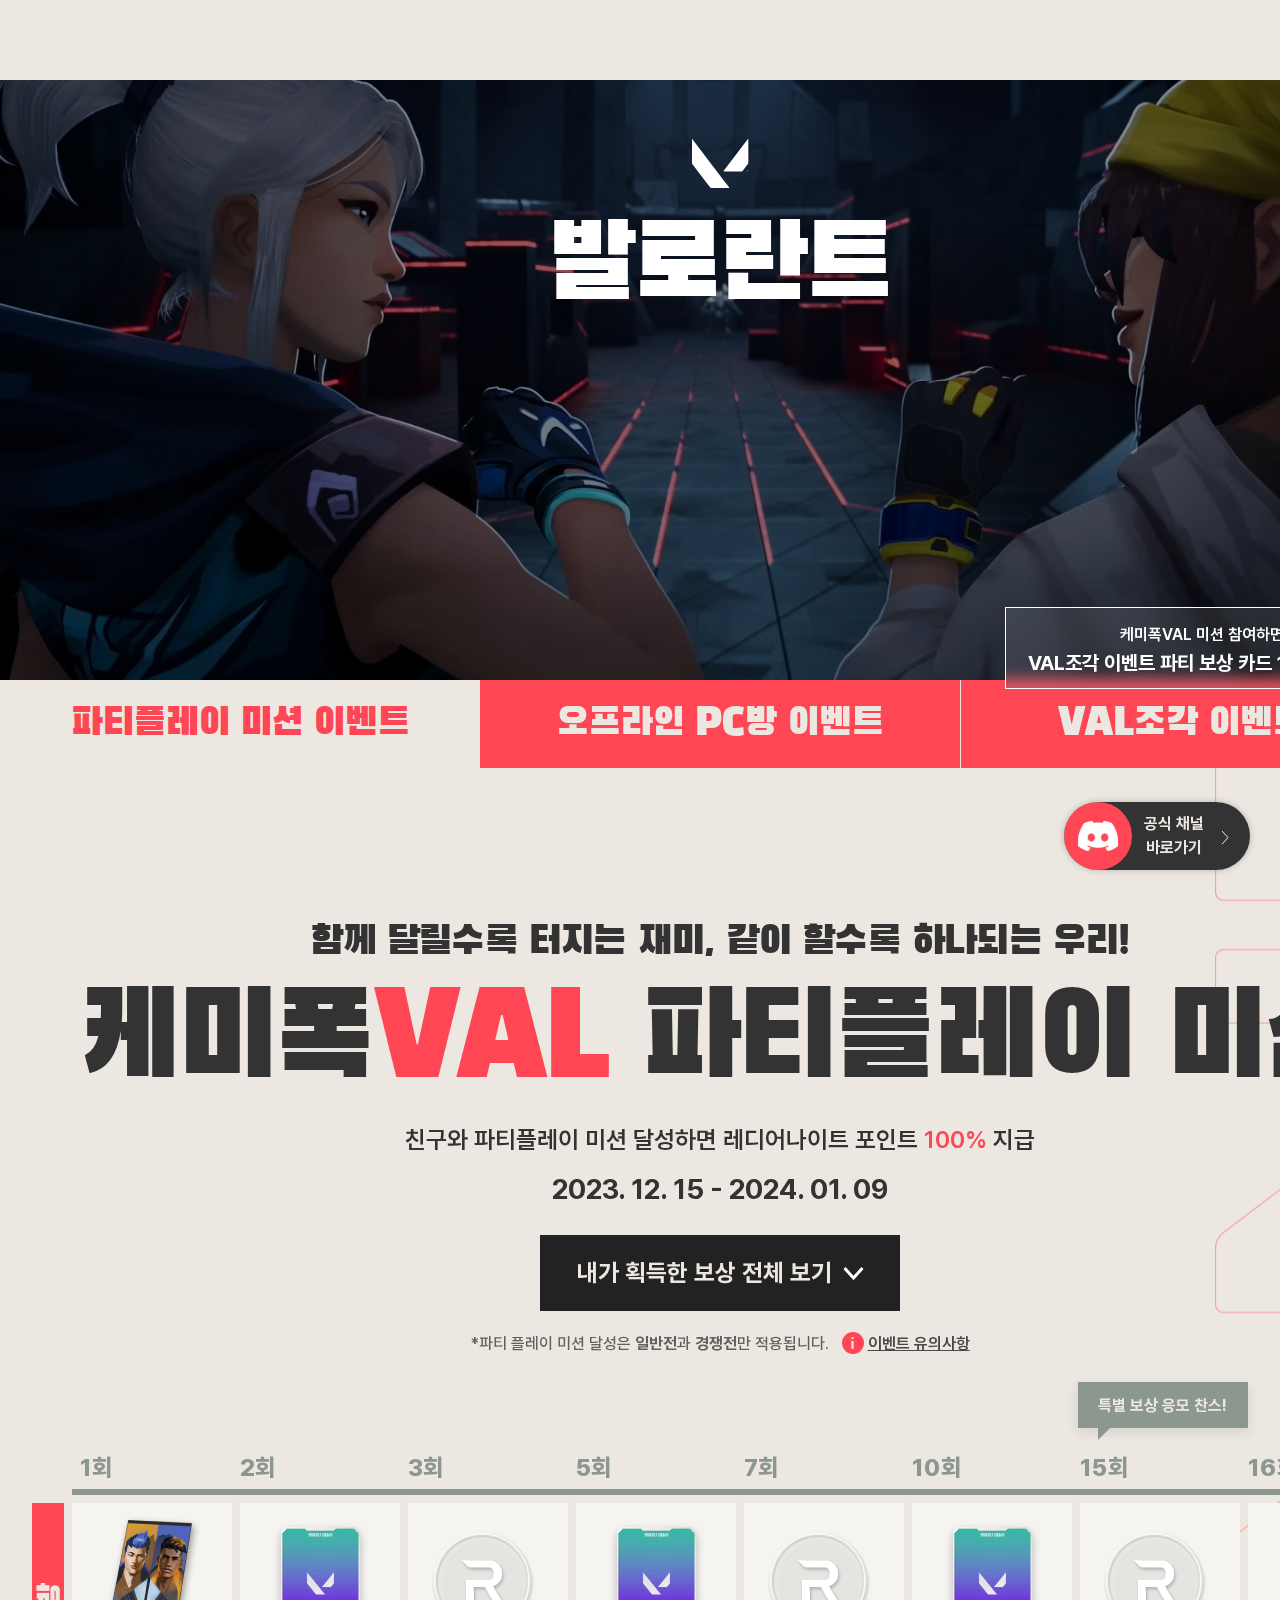
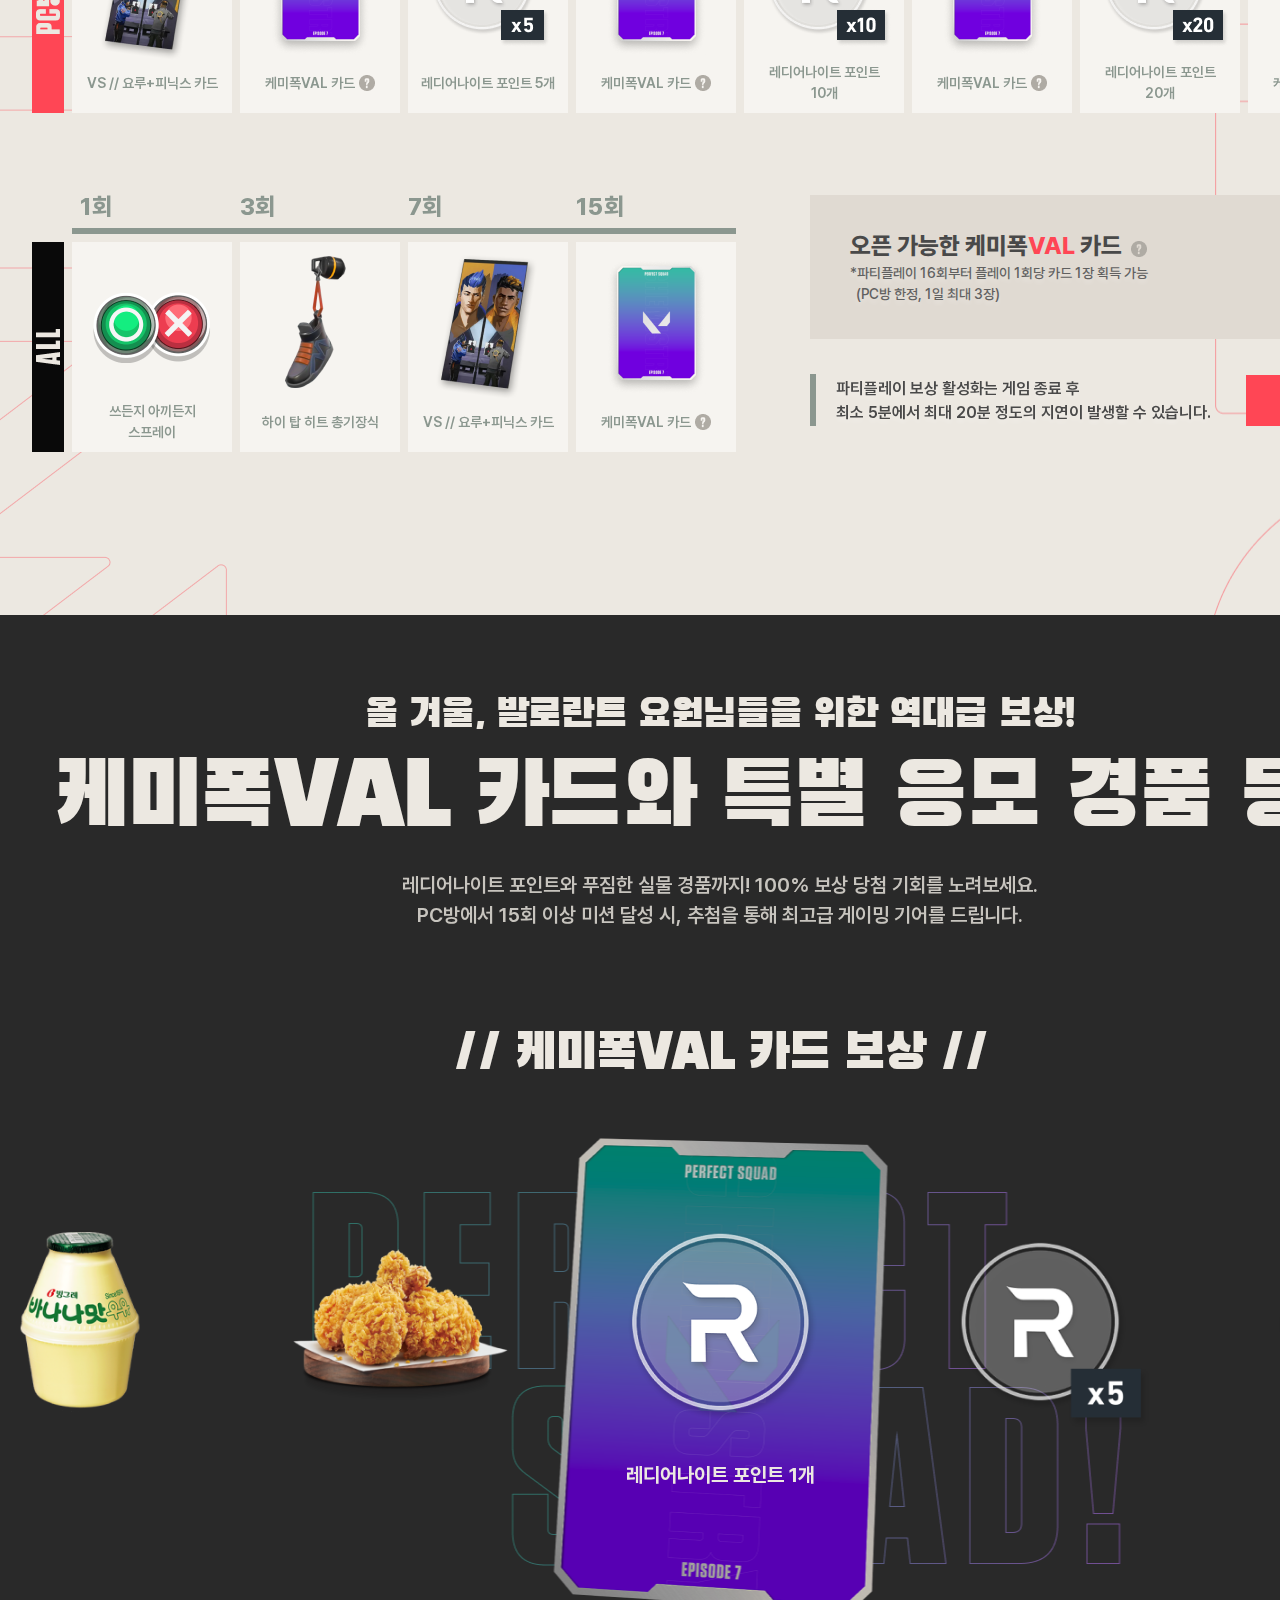
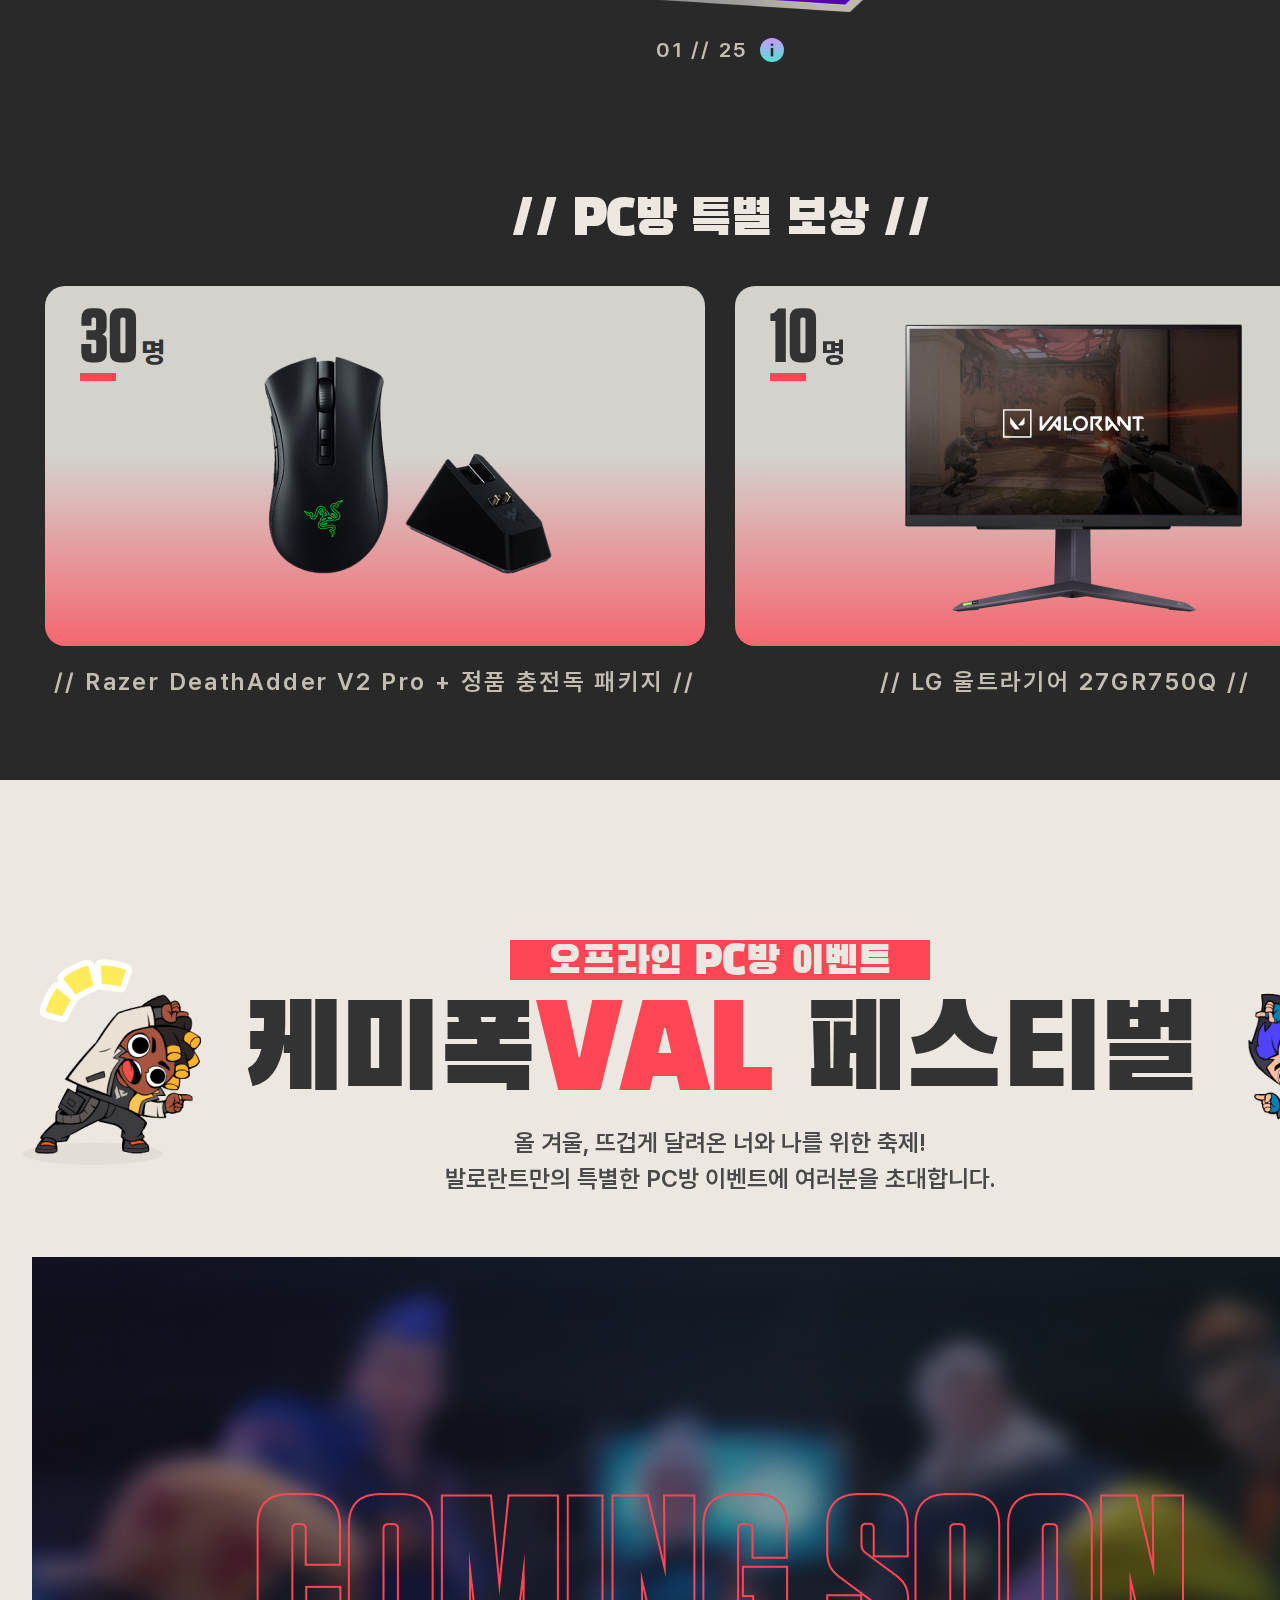
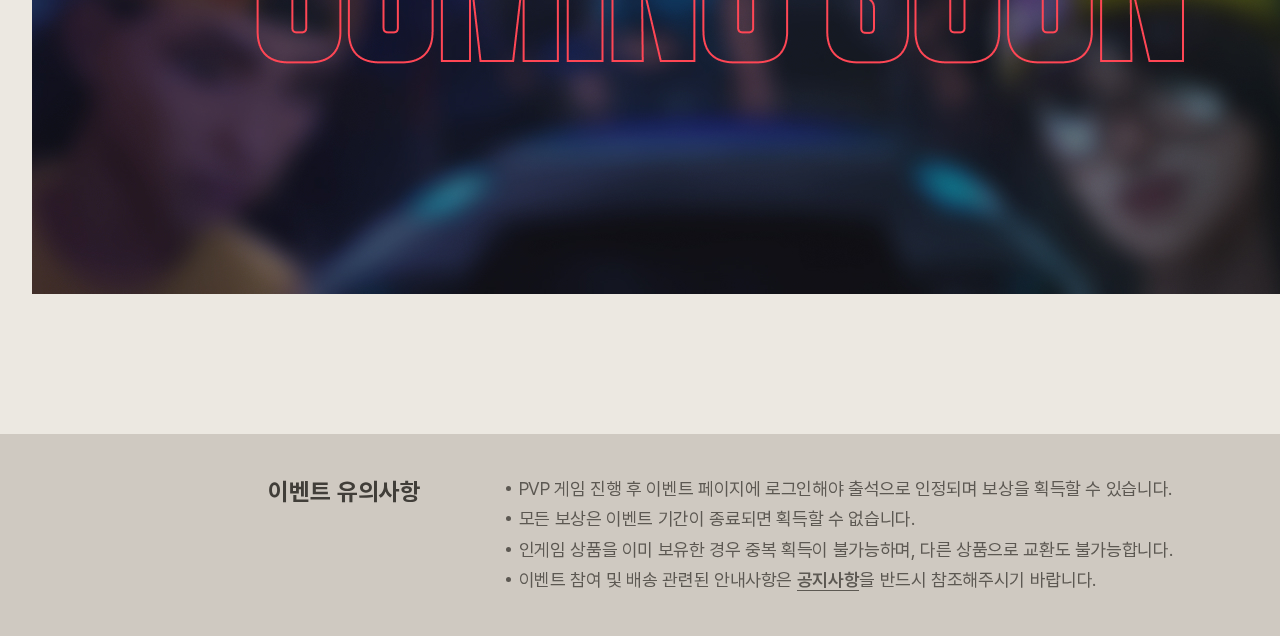
==== 02_로그인후.html @ 48dd0d0f "Initial commit" ====
<!DOCTYPE html>
<html lang="ko">
<head>
    <meta charset="UTF-8">
    <!-- <meta name="viewport" content="width=device-width, initial-scale=1.0" /> -->
    <meta name="viewport" content="width=1440, user-scalable=no">
    <title>발로란트 케미폭VAL</title>

    <link rel="stylesheet" type="text/css" href="assets/css/reset.css">
    <link rel="stylesheet" type="text/css" href="assets/css/slick-theme.css">
    <link rel="stylesheet" type="text/css" href="assets/css/slick.css">
    <link rel="stylesheet" type="text/css" href="assets/css/style.css">
    <link rel="stylesheet" type="text/css" href="assets/css/popup.css">
    
</head>
<body>

    <!-- 라이엇바 상단 -->
    <header id="riotbar-header"></header>
    <header id="top-menu"></header>

    <div class="floating">
        <a href="https://discord.gg/pq8rpMqr9s" target="_blank" title="새창열림">
            <p>
                공식 채널<br />
                바로가기
            </p>
        </a>
    </div>

    <div class="wrap">

        <div class="visual">
            <div class="visualBg"><img src="assets/images/bg_visual.jpg" alt=""></div>
            <div class="visualText">
                <div class="valorantVisual">
                    <img src="assets/images/img_logo_mark.svg" alt="">
                    <p>발로란트</p>
                    <div class="upEffectHidden">
                        <div class="upEffect">
                            <span>케미폭<em class="colorRed">VAL</em></span>
                        </div>
                    </div>
                </div>
            </div>
            <button type="button" id="btnEventSharing">이벤트 공유하기</button>
        </div><!-- visual end -->

        <div class="menuGroup">
            <div class="menuGroupInner">
                <a a href="#numberSection" class="btnGoSection on">파티플레이 미션 이벤트</a>
                <a href="#offEventSection" class="btnGoSection">오프라인 PC방 이벤트</a>
                <a href="https://events.kr.riotgames.com/valflex/main" target="_blank" title="새창열림">VAL조각 이벤트<i></i></a>
                <div class="eventBubble">
                    <a href="https://events.kr.riotgames.com/valflex/main" target="_blank" title="새창열림">
                        <span>케미폭VAL 미션 참여하면</span><br />
                        VAL조각 이벤트 파티 보상 카드 100% 획득!
                    </a>
                </div>
            </div>
        </div><!-- menuGroup end -->

        <div class="numberSection" id="numberSection">
            <div class="effectLayer effectLayer01 back" data-bottom-top="transform: translate3d(0, 300px, 0)" data-top-bottom="transform: translate3d(0, -300px, 0)"><img src="assets/images/bg_dayCheck_left.png" alt=""/></div>
            <div class="effectLayer effectLayer02 back" data-bottom-top="transform: translate3d(0, 200px, 0)" data-top-bottom="transform: translate3d(0, -200px, 0)"><img src="assets/images/bg_dayCheck_right.png" alt=""/></div>
            <div class="numberInner">
                <strong class="titleMd colorDark">함께 달릴수록 터지는 재미, 같이 할수록 하나되는 우리!</strong>
                <strong class="titleXl colorDark">
                    케미폭<span class="colorRed">VAL</span> 
                    <span class="svgEffectRelative">
                        파티플레이 미션
                        <em class="svgEffect svgEffect01 back"></em>                     
                    </span>
                </strong>
                <p class="textSm colorDark mt20">친구와 파티플레이 미션 달성하면 레디어나이트 포인트 <span class="colorRed">100%</span> 지급</p>
                <p class="textMd colorDark">2023. 12. 15 - 2024. 01. 09</p>
                <div class="inner1376">
                    <div class="btnCenter mt25">
                        <button type="button" class="btn lg bgDark" id="btnTable">
                            <span>내가 획득한 보상 전체 보기</span>
                            <i class="arr"></i>
                        </button>
                    </div>
                    <div class="tableData mb20">
                        <table>
                            <caption>내가 획득한 보상 전체표</caption>
                            <colgroup>
                                <col style="width: 260px;">
                                <col style="width: auto;">
                                <col style="width: 430px;">
                            </colgroup>
                            <tbody>
                                <tr>
                                    <th scope="col">2023. 04. 02 19:00</th>
                                    <td class="tableName">그건 가르쳐줄 수 없어 스프레이</td>
                                    <td>획득 완료</td>
                                </tr>
                                <tr>
                                    <th scope="col">2023. 04. 02 19:00</th>
                                    <td class="tableName">LG전자 울트라기어 27GP750</td>
                                    <td><button type="button" class="btn sm bgRed">배송지 입력</button></td>
                                </tr>
                                <tr>
                                    <th scope="col">2023. 04. 02 19:00</th>
                                    <td class="tableName">[메가커피]더블 바닐라라떼 세트</td>
                                    <td><button type="button" class="btn sm bgRed">배송지 입력</button></td>
                                </tr>
                                <tr>
                                    <th scope="col">2023. 04. 02 19:00</th>
                                    <td class="tableName">[CU] ABC 밀크 초콜릿 72g</td>
                                    <td><button type="button" class="btn sm bgRed">배송지 입력</button></td>
                                </tr>
                                <tr>
                                    <th scope="col">2023. 04. 02 19:00</th>
                                    <td class="tableName">레디어나이트 포인트 5개</td>
                                    <td>획득 완료</td>
                                </tr>
                                <tr>
                                    <th scope="col">2023. 04. 02 19:00</th>
                                    <td class="tableName">레디어나이트 포인트 1개</td>
                                    <td>획득 완료</td>
                                </tr>
                                <tr>
                                    <th scope="col">2023. 04. 02 19:00</th>
                                    <td class="tableName">레디어나이트 포인트 1개</td>
                                    <td>획득 완료</td>
                                </tr>
                                <tr>
                                    <th scope="col">2023. 04. 02 19:00</th>
                                    <td class="tableName">특별 보상 응모하기</td>
                                    <td><button type="button" class="btn sm bgRed">응모하기</button></td>
                                </tr>
                            </tbody>
                        </table>
                    </div><!-- tableData end -->
                </div>
                <div class="info">
                    <p>*파티 플레이 미션 달성은 <em class="feb">일반전</em>과 <em class="feb">경쟁전</em>만 적용됩니다.</p>
                    <button type="button" class="btnEventInfo"><i>i</i>이벤트 유의사항</button>
                </div>
                <div class="numCheckTable">
                    <div class="pcCheck">
                        <p class="CheckTitle"><span>PC방</span></p>
                        <div class="itemGroup">
                            <!-- [전달사항] Default .item 에 추가 클래스 없음 / 미션 달성 후 .on 추가 / 획득 완료 후 .end 추가 -->
                            <div class="item">
                                <p class="num"><span>1회</span></p>
                                <div class="itemBox">
                                    <div class="itemImg"><img src="assets/images/img_pcitem_day1.png" alt=""></div>
                                    <p class="itemName"><span>VS // 요루+피닉스 카드</span></p>
                                    <button type="button" class="btnGet"><span>보상받기</span></button>
                                </div>
                            </div>
                            <div class="item">
                                <p class="num"><span>2회</span></p>
                                <div class="itemBox">
                                    <div class="itemImg"><img src="assets/images/img_item_card.png" alt=""></div>
                                    <p class="itemName"><span>케미폭VAL 카드<a href="#slideSection" class="btnGoSection btnQuestion">자세히보기</a></span></p>
                                    <button type="button" class="btnGet"><span>카드 오픈</span></button>
                                </div>
                            </div>
                            <div class="item">
                                <p class="num"><span>3회</span></p>
                                <div class="itemBox">
                                    <div class="itemImg"><img src="assets/images/img_item_pointx5.png" alt=""></div>
                                    <p class="itemName"><span>레디어나이트 포인트
                                        5개</span></p>
                                    <button type="button" class="btnGet">보상받기</button>
                                </div>
                            </div>
                            <div class="item">
                                <p class="num"><span>5회</span></p>
                                <div class="itemBox">
                                    <div class="itemImg"><img src="assets/images/img_item_card.png" alt=""></div>
                                    <p class="itemName"><span>케미폭VAL 카드<a href="#slideSection" class="btnGoSection btnQuestion">자세히보기</a></span></p>
                                    <button type="button" class="btnGet">카드 오픈</button>
                                </div>
                            </div>
                            <div class="item">
                                <p class="num"><span>7회</span></p>
                                <div class="itemBox">
                                    <div class="itemImg"><img src="assets/images/img_item_pointx10.png" alt=""></div>
                                    <p class="itemName"><span>레디어나이트 포인트 10개</span></p>
                                    <button type="button" class="btnGet">보상받기</button>
                                </div>
                            </div>
                            <div class="item">
                                <p class="num"><span>10회</span></p>
                                <div class="itemBox">
                                    <div class="itemImg"><img src="assets/images/img_item_card.png" alt=""></div>
                                    <p class="itemName"><span>케미폭VAL 카드<a href="#slideSection" class="btnGoSection btnQuestion">자세히보기</a></span></p>
                                    <button type="button" class="btnGet">카드 오픈</button>
                                </div>
                            </div>
                            <div class="item">
                                <!-- [전달사항] 상품 획득전 추가 클래스 x / 상품 획득후 추가 클래스 .on / 응모 클릭후 추가 클래스 .end -->
                                <a href="#" class="premiumBanner">
                                    <div class="premiumBannerInner">
                                        <p class="text">특별 보상 응모 찬스!</p>
                                        <p class="btn">응모하기</p>
                                    </div>
                                </a>
                                <p class="num"><span>15회</span></p>
                                <div class="itemBox">
                                    <div class="itemImg"><img src="assets/images/img_item_pointx20.png" alt=""></div>
                                    <p class="itemName"><span>레디어나이트 포인트 20개</span></p>
                                    <button type="button" class="btnGet">보상받기</button>
                                </div>
                            </div>
                            <div class="item">
                                <p class="num"><span>16회<em>+</em></span></p>
                                <div class="itemBox">
                                    <div class="itemImg"><img src="assets/images/img_item_card.png" alt=""></div>
                                    <p class="itemName"><span>케미폭VAL 카드<a href="#slideSection" class="btnGoSection btnQuestion">자세히보기</a></span></p>
                                    <button type="button" class="btnGet">카드 오픈</button>
                                </div>
                            </div>
                        </div><!-- itemGroup end -->
                    </div><!-- pcCheck end -->
                    <div class="allCheck">
                        <p class="CheckTitle"><span>ALL</span></p>
                        <div class="itemGroup">
                            <div class="item">
                                <p class="num"><span>1회</span></p>
                                <div class="itemBox">
                                    <div class="itemImg"><img src="assets/images/img_allitem_day1.png" alt=""></div>
                                    <p class="itemName"><span>쓰든지 아끼든지 스프레이</span></p>
                                    <button type="button" class="btnGet">보상받기</button>
                                </div>
                            </div>
                            <div class="item">
                                <p class="num"><span>3회</span></p>
                                <div class="itemBox">
                                    <div class="itemImg"><img src="assets/images/img_allitem_day2.png" alt=""></div>
                                    <p class="itemName"><span>하이 탑 히트 총기장식</span></p>
                                    <button type="button" class="btnGet">보상받기</button>
                                </div>
                            </div>
                            <div class="item">
                                <p class="num"><span>7회</span></p>
                                <div class="itemBox">
                                    <div class="itemImg"><img src="assets/images/img_pcitem_day1.png" alt=""></div>
                                    <p class="itemName"><span>VS // 요루+피닉스 카드</span></p>
                                    <button type="button" class="btnGet"><span>보상받기</span></button>
                                </div>
                            </div>
                            <div class="item">
                                <p class="num"><span>15회</span></p>
                                <div class="itemBox">
                                    <div class="itemImg"><img src="assets/images/img_item_card.png" alt=""></div>
                                    <p class="itemName"><span>케미폭VAL 카드<a href="#slideSection" class="btnGoSection btnQuestion">자세히보기</a></span></p>
                                    <button type="button" class="btnGet">카드 오픈</button>
                                </div>
                            </div>
                        </div><!-- itemGroup end -->
                        <div class="openBoxGroup">
                            <div class="total">
                                <div class="text">
                                    오픈 가능한 케미폭<span class="colorRed">VAL</span> 카드 <a href="#slideSection" class="btnGoSection btnQuestion">자세히보기</a></span>
                                    <p>
                                        *파티플레이 16회부터 플레이 1회당 카드 1장 획득 가능<br />
                                        &nbsp;&nbsp;(PC방 한정, 1일 최대 3장)
                                    </p>
                                </div>
                                <strong>0<span>개</span></strong>
                            </div>
                            <div class="wait">
                                <p>
                                    파티플레이 보상 활성화는 게임 종료 후<br />
                                    최소 5분에서 최대 20분 정도의 지연이 발생할 수 있습니다.
                                </p>
                                <button type="button" class="btn" id="btnRefresh">새로고침 <i></i></button>
                            </div>
                        </div>
                    </div><!-- allCheck end -->
                </div><!-- numCheckTable end -->
            </div><!-- inner end -->
        </div><!-- numberSection end -->

        <div class="slideSection" id="slideSection">
            <div class="slideSectionInner">
                <strong class="titleMd colorIvory">올 겨울, 발로란트 요원님들을 위한 역대급 보상!</strong>
                <strong class="titleLg colorIvory">
                    <span class="svgEffectRelative">케미폭VAL 카드<em class="svgEffect svgEffect02 back"></em></span>와
                    <span class="svgEffectRelative">
                        특별 응모 경품
                        <em class="svgEffect svgEffect03 back"></em>                     
                    </span> 등장
                </strong>
                <p class="textXs colorGray mt25">
                    레디어나이트 포인트와 푸짐한 실물 경품까지! 100% 보상 당첨 기회를 노려보세요.<br />
                    PC방에서 15회 이상 미션 달성 시, 추첨을 통해 최고급 게이밍 기어를 드립니다.
                </p>
                <h5>// 케미폭VAL 카드 보상 //</h5>
                <div class="slideBoxWrap">
                    <div class="slideBox">
                        <div class="slideItem">
                            <img src="assets/images/item/img_card_item01.png" alt="레디어나이트 포인트 1개 이미지">
                            <p class="slideItemName">레디어나이트 포인트 1개</p>
                        </div>
                        <div class="slideItem">
                            <img src="assets/images/item/img_card_item02.png" alt="레디어나이트 포인트 5개 이미지">
                            <p class="slideItemName">레디어나이트 포인트 5개</p>
                        </div>
                        <div class="slideItem">
                            <img src="assets/images/item/img_card_item03.png" alt="레디어나이트 포인트 10개 이미지">
                            <p class="slideItemName">레디어나이트 포인트 10개</p>
                        </div>
                        <div class="slideItem">
                            <img src="assets/images/item/img_card_item04.png" alt="매운맛 총기장식 이미지">
                            <p class="slideItemName">매운맛 총기장식</p>
                        </div>
                        <div class="slideItem">
                            <img src="assets/images/item/img_card_item05.png" alt="썰매 씽씽 총기장식 이미지">
                            <p class="slideItemName">썰매 씽씽 총기장식</p>
                        </div>
                        <div class="slideItem">
                            <img src="assets/images/item/img_card_item06.png" alt="멋진 미소 총기장식 이미지">
                            <p class="slideItemName">멋진 미소 총기장식</p>
                        </div>
                        <div class="slideItem">
                            <img src="assets/images/item/img_card_item07.png" alt="행운의 춤 총기장식 이미지">
                            <p class="slideItemName">행운의 춤 총기장식</p>
                        </div>
                        <div class="slideItem">
                            <img src="assets/images/item/img_card_item08.png" alt="힘의 탑 총기장식 이미지">
                            <p class="slideItemName">힘의 탑 총기장식</p>
                        </div>
                        <div class="slideItem">
                            <img src="assets/images/item/img_card_item09.png" alt="빈털털이 스프레이 이미지">
                            <p class="slideItemName">빈털털이 스프레이</p>
                        </div>
                        <div class="slideItem">
                            <img src="assets/images/item/img_card_item10.png" alt="타오르는 핏줄 스프레이 이미지">
                            <p class="slideItemName">타오르는 핏줄 스프레이</p>
                        </div>
                        <div class="slideItem">
                            <img src="assets/images/item/img_card_item11.png" alt="그건 가르쳐줄 수 없어 스프레이 이미지">
                            <p class="slideItemName">그건 가르쳐줄 수 없어 스프레이</p>
                        </div>
                        <div class="slideItem">
                            <img src="assets/images/item/img_card_item12.png" alt="하나 잡았어 플레이어카드 이미지">
                            <p class="slideItemName">하나 잡았어 플레이어카드</p>
                        </div>
                        <div class="slideItem">
                            <img src="assets/images/item/img_card_item13.png" alt="길잡이 플레이어카드 이미지">
                            <p class="slideItemName">길잡이 플레이어카드</p>
                        </div>
                        <div class="slideItem">
                            <img src="assets/images/item/img_card_item14.png" alt="컬쳐랜드 1,000원 이미지">
                            <p class="slideItemName">컬쳐랜드 1,000원</p>
                        </div>
                        <div class="slideItem">
                            <img src="assets/images/item/img_card_item15.png" alt="컬쳐랜드 2,000원 이미지">
                            <p class="slideItemName">컬쳐랜드 2,000원</p>
                        </div>
                        <div class="slideItem">
                            <img src="assets/images/item/img_card_item16.png" alt="컬쳐랜드 3,000원 이미지">
                            <p class="slideItemName">컬쳐랜드 3,000원</p>
                        </div>
                        <div class="slideItem">
                            <img src="assets/images/item/img_card_item17.png" alt="컬쳐랜드 5,000원 이미지">
                            <p class="slideItemName">컬쳐랜드 5,000원</p>
                        </div>
                        <div class="slideItem">
                            <img src="assets/images/item/img_card_item18.png" alt="컬쳐랜드 10,000원 이미지">
                            <p class="slideItemName">컬쳐랜드 10,000원</p>
                        </div>
                        <div class="slideItem">
                            <img src="assets/images/item/img_card_item19.png" alt="컬쳐랜드 20,000원 이미지">
                            <p class="slideItemName">컬쳐랜드 20,000원</p>
                        </div>
                        <div class="slideItem">
                            <img src="assets/images/item/img_card_item20.png" alt="배스킨라빈스 너랑나랑 둘이세트 이미지">
                            <p class="slideItemName">배스킨라빈스 너랑나랑 둘이세트</p>
                        </div>
                        <div class="slideItem">
                            <img src="assets/images/item/img_card_item21.png" alt="메가커피 더블 바닐라라떼 세트 이미지">
                            <p class="slideItemName">메가커피 더블 바닐라라떼 세트</p>
                        </div>
                        <div class="slideItem">
                            <img src="assets/images/item/img_card_item22.png" alt="스타벅스 따뜻한 카페라떼 커플세트 이미지">
                            <p class="slideItemName">스타벅스 따뜻한 카페라떼 커플세트</p>
                        </div>
                        <div class="slideItem">
                            <img src="assets/images/item/img_card_item23.png" alt="CU ABC 밀크 초콜릿 72g 이미지">
                            <p class="slideItemName">CU ABC 밀크 초콜릿 72g</p>
                        </div>
                        <div class="slideItem">
                            <img src="assets/images/item/img_card_item24.png" alt="GS25 빙그레 바나나우유240ml 이미지">
                            <p class="slideItemName">GS25 빙그레 바나나우유240ml</p>
                        </div>
                        <div class="slideItem">
                            <img src="assets/images/item/img_card_item25.png" alt="KFC 핫크리스피치킨 3조각 이미지">
                            <p class="slideItemName">KFC 핫크리스피치킨 3조각</p>
                        </div>
                    </div><!-- slideBox end -->
                </div><!-- slideBoxWrap end -->
                <div class="slideBoxControl pb30">
                    <div class="slideBoxCount"></div>
                    <button type="button" class="btnI"><img src="assets/images/img_i_black.png" alt="i"></button>
                </div>
                <h5>// PC방 특별 보상 //</h5>
                <div class="specialItem">
                    <ul>
                        <li>
                            <div class="img">
                                <img src="assets/images/item/img_special_item01.png" alt="">
                                <p>30<span>명</span></p>
                            </div>
                            <div class="name">// Razer DeathAdder V2 Pro + 정품 충전독 패키지 //</div>
                        </li>
                        <li>
                            <div class="img">
                                <img src="assets/images/item/img_special_item02.png" alt="">
                                <p>10<span>명</span></p>
                            </div>
                            <div class="name">// LG 울트라기어 27GR750Q //</div>
                        </li>
                    </ul>
                </div><!-- specialItem end -->
            </div><!-- slideSectionInner end -->
        </div><!-- slideSection end -->

        <div class="offEventSection" id="offEventSection">
            <div class="offEventInner">
                <div class="offEventTitle">
                    <p class="titleBox">오프라인 PC방 이벤트</p>
                    <p class="titleXl colorDark mt15">케미폭<span class="colorRed">VAL</span> 페스티벌</p>
                    <p class="textSm colorDarkGray">
                        올 겨울, 뜨겁게 달려온 너와 나를 위한 축제!<br />
                        발로란트만의 특별한 PC방 이벤트에 여러분을 초대합니다.
                    </p>
                </div><!-- offEventTitle end0 -->
                <div class="offEventBg">
                    <a href="#" target="_blank" title="새창열림" class="bg"><img src="assets/images/img_offEvent.jpg" alt=""></a>
                </div><!-- offEventBg end -->
            </div><!-- offEventInner end -->
        </div><!-- offEventSection end -->

        <div class="eventInfo">
            <div class="eventInfoInner">
                <strong>이벤트 유의사항</strong>
                <ul>
                    <li>PVP 게임 진행 후 이벤트 페이지에 로그인해야 출석으로 인정되며 보상을 획득할 수 있습니다. </li>
                    <li>모든 보상은 이벤트 기간이 종료되면 획득할 수 없습니다.</li>
                    <li>인게임 상품을 이미 보유한 경우 중복 획득이 불가능하며, 다른 상품으로 교환도 불가능합니다.</li>
                    <li>이벤트 참여 및 배송 관련된 안내사항은 <span>공지사항</span>을 반드시 참조해주시기 바랍니다.</li>
                </ul>
            </div>
        </div><!-- eventInfo end -->
    </div><!-- wrap end -->

    <!-- 라이엇바 하단 -->
    <footer id="riotbar-footer"></footer>

    <script defer="defer" src="https://cdn.rgpub.io/public/live/riotbar/latest/kr-valorant-evergreen.ko_KR.js"></script><!-- 라이엇바 상하단 js -->
    <script src="assets/js/lib/jquery-1.12.4.min.js"></script>
    <script src="assets/js/lib/gsap.min.js"></script>
    <script src="assets/js/lib/ScrollToPlugin.min.js"></script>
    <script src="assets/js/lib/ScrollTrigger.min.js"></script>
    <script src="assets/js/lib/skrollr.min.js"></script>
    <script src="assets/js/slick.js"></script>
    <script src="assets/js/ui.js"></script>
    <script src="assets/js/popup.js"></script>
    
</body>
</html>
---- assets/css/style.css ----
body{margin-top: 80px !important;overflow: auto !important;height: 100% !important;}
.wrap{min-width: 1440px;}

.floating {display: none;position: fixed;right: 30px;bottom: 30px;width: 186px;height: 68px;background-color: #333;background-image: url(../images/bg_floating.svg);background-position: left center;background-repeat: no-repeat;border-radius: 100px;box-shadow: 0px 0px 6px 0px rgba(0, 0, 0, 0.24);z-index: 99;}
.floating a {position: relative;display: flex;width: 100%;height: 100%;align-items: center;justify-content: flex-start;}
.floating a:after {content: "";position: absolute;right: 21px;top: 28px;width: 8px;height: 15px;background-image: url(../images/arr_icon_floating.svg);background-repeat: no-repeat;}
.floating a p {padding-left: 80px;font-size: 16px;color: #ECE8E1;font-weight: 700;line-height: 150%;text-align: center;}

/* visual */
.visual {position: relative;min-width: 1440px;overflow: hidden;}
.visualBg {text-align: center;-webkit-animation: zoom 2s ease-in-out both;-moz-animation: zoom 2s ease-in-out both;-ms-animation: zoom 2s ease-in-out both;-o-animation: zoom 2s ease-in-out both;animation: zoom 2s ease-in-out both;}
.visualBg:before {content: "";position: absolute;left: 0;top: 0;display: block;width: 100%;height: 100%;background: rgba(0, 0, 0, 0.4);}
.visualBg img{width: 100%;}
.visualText {position: absolute;left: 50%;top: 50%;transform: translate(-50%, -50%);margin-top: -70px;}
.valorantVisual{position: relative;text-align: center;}
.valorantVisual p{margin-top: 28px;font-size: 105px;color: #FFF;font-weight: 400;line-height: 100%;letter-spacing: -2.1px;font-family: "Black Han Sans";}
.valorantVisual span{font-size: 160px;color: #FFF;font-weight: 400;line-height: 1;letter-spacing: -3.2px;font-family: "Black Han Sans";}
.valorantVisual span em{font-family: "Black Han Sans";}
#btnEventSharing {position: absolute;right: -8px;top: 157px;font-size: 18px;color: #fff;font-weight: 600;line-height: 100%;letter-spacing: 1.8px;border-bottom: 1px solid #fff;box-sizing: border-box;transform: rotate(90deg);}

.menuGroup {position: relative;width: 100%;min-width: 1440px;height: 88px;background-color: #FF4655;}
.menuGroupInner {position: relative;width: 1440px;height: 100%;margin: 0 auto;display: flex;flex-direction: row;align-items: center;}
.menuGroupInner > a{position: relative;display: flex;flex: 1;height: 100%;box-sizing: border-box;font-size: 38px;color: #ECE8E1;font-weight: 400;font-family: "Black Han Sans", "Apple SD Gothic Neo";align-items: center;justify-content: center;z-index: 1;}
.menuGroupInner > a + a:before{content: "";position: absolute;top: 0;right: -1px;display: block;width: 1px;height: 100%;background-color: #ECE8E1;z-index: 0;}
.menuGroupInner > a.on {background-color: #ECE8E1;color: #FF4655;z-index: 2;}
.menuGroupInner > a.on:before{display: none;}
.menuGroupInner > a[target="_blank"] i {display: inline-block;width: 36px;height: 36px;margin-left: 2px;background-image: url("../images/icon_blank.svg");background-repeat: no-repeat;}
.eventBubble{position: absolute;right: 41px;top: -73px;box-sizing: border-box;-webkit-animation: bubbleBounce 2s infinite;-moz-animation: bubbleBounce 2s infinite;-ms-animation: bubbleBounce 2s infinite;-o-animation: bubbleBounce 2s infinite;animation: bubbleBounce 2s infinite;}
.eventBubble a{display: block;padding: 10px 22px;font-size: 20px;color: #FFF;font-weight: 700;text-align: center;border: 1px solid #FFF;background: rgba(255, 255, 255, 0.10);backdrop-filter: blur(7.5px);-webkit-backdrop-filter: blur(7.5px);box-sizing: border-box;}
.eventBubble a span{font-size: 16px;color: #FFF;font-weight: 600;line-height: 150%;}

/* text */
.titleSm{display: block;font-size: 44px;font-weight: 400;line-height: 100%;font-family:"Black Han Sans", "Apple SD Gothic Neo";text-align: center;}
.titleMd{display: block;font-size: 40px;font-weight: 400;line-height: 100%;font-family:"Black Han Sans", "Apple SD Gothic Neo";text-align: center;letter-spacing: -0.8px;}
.titleLg{display: block;margin-top: 20px;font-size: 90px;line-height: 100%;font-weight: 400;font-family:"Black Han Sans", "Apple SD Gothic Neo";text-align: center;letter-spacing: -1.8px;}
.titleXl{display: block;margin-top: 20px;font-size: 120px;line-height: 1;font-weight: 400;font-family:"Black Han Sans", "Apple SD Gothic Neo";text-align: center;letter-spacing: -2.4px;}
.titleSm span{font-family:"Black Han Sans", "Apple SD Gothic Neo";}
.titleMd span{font-family:"Black Han Sans", "Apple SD Gothic Neo";}
.titleLg span{font-family:"Black Han Sans", "Apple SD Gothic Neo";}
.titleXl span{font-family:"Black Han Sans", "Apple SD Gothic Neo";}
.textMd{margin-top: 10px;font-size: 28px;font-weight: 700;line-height: 150%;text-align: center;}
.textSm{margin-top: 10px;font-size: 24px;font-weight: 600;line-height: 150%;text-align: center;}
.textXs{margin-top: 10px;font-size: 20px;font-weight: 600;line-height: 150%;text-align: center;}
.titleBox{display: flex;justify-content: center;align-items: center;width: 420px;height: 40px;margin: 0 auto;padding: 4px 10px 0;background: #FF4655;box-sizing: border-box;font-size: 40px;color: #ECE8E1;font-weight: 400;line-height: 100%;word-break: keep-all;font-family: "Black Han Sans";}
.colorDark{color: #333 !important;}
.colorRed{color:#FF4655 !important;}
.colorWhite{color:#fff !important;}
.colorIvory{color:#ECE8E1 !important;}
.colorGray{color:#C7C4BE !important;}
.colorDarkGray{color:#494949 !important;}

/* btn */
.btnCenter{text-align: center;}
.btn{position: relative;display: inline-block;box-sizing: border-box;text-align: center;cursor: pointer;overflow: hidden;}
.btn span{position: relative;}
.btn.full{width: 100%;}
.btn.lg{padding: 20px 40px;height: 76px;font-size: 24px;line-height: 150%;font-weight: 700;text-align: center;}
.btn.md{padding: 10px 20px;height: 72px;font-size: 20px;font-weight: 700;text-align: center;}
.btn.sm {min-width: 128px;padding: 0 15px;height: 36px;font-size: 16px;font-weight: 700;text-align: center;}
.btn.bgRed{background-color: #FF4655;color: #ECE8E1;}
.bgRedHover{display: block;position: absolute !important;top: 0;width: 120%;height: 100%;left: -5%;background: #000;-webkit-transform: translateX(-100%) skew(-10deg);transform: translateX(-100%) skew(-10deg);-webkit-transition: -webkit-transform .5s ease-out;transition: -webkit-transform .5s ease-out;transition: transform .5s ease-out;transition: transform .5s ease-out,-webkit-transform .5s ease-out;}
.bgRed:hover .bgRedHover{-webkit-transform: translateX(0) skew(10deg);transform: translateX(0) skew(10deg)}
.btn.bgDark{background-color: #222;color: #ECE8E1;}
.btnLine{display: inline-block;border: 1px solid #8B978F;box-sizing: border-box;}
.btnLine .btn{margin: 6px;}
#btnEvent{width: 371px;height: 74px;}
#btnTable{width: 360px;padding: 20px 30px;-webkit-transition: width 0.5s, -webkit-transform 0.5s;transition: width 0.5s, transform 0.5s, -webkit-transform 0.5s;}
#btnTable i.arr{display: inline-block;width: 21px;height: 15px;margin-left: 5px;background-image: url(../images/arr_icon.png);background-repeat: no-repeat;transition: .5s;-webkit-transition: .5s;}
#btnTable.active{width: 100%;-webkit-transition: width 0.5s, -webkit-transform 0.5s;transition: width 0.5s, transform 0.5s, -webkit-transform 0.5s;}
#btnTable.active i.arr{transform: rotate(180deg);}
.btnEventInfo {font-size: 16px;color: #494949;font-weight: 600;line-height: 150%;text-decoration-line: underline;}
.btnEventInfo i{display: inline-block;width: 22px;height: 22px;margin-right: 4px;background-color: #FF4655;background-image: url(../images/img_i_white.svg); background-position: center;background-repeat: no-repeat;border-radius: 100%;box-sizing: border-box;vertical-align: -5px;overflow: hidden;text-indent: -9999px;white-space: nowrap;}

/* table */
.tableData{display: none;width: 100%;max-height: 465px;overflow-y: auto;background: #E0DAD2;scrollbar-color: #5E5E5E transparent;scrollbar-width: thin;}
.tableData::-webkit-scrollbar {width: 4px;}/* 스크롤 바 */
.tableData::-webkit-scrollbar-track {background-color: transparent;}/* 스크롤 바 밑의 배경 */
.tableData::-webkit-scrollbar-thumb {background: #5E5E5E;border-radius: 60px;}/* 실질적 스크롤 바 */
.tableData::-webkit-scrollbar-thumb:hover {background: #333;}/* 실질적 스크롤 바 위에 마우스를 올려다 둘 때 */
.tableData::-webkit-scrollbar-thumb:active {background: #333;}/* 실질적 스크롤 바를 클릭할 때 */
.tableData table{width: 100%;border-spacing: 0;border-collapse: collapse;box-sizing: border-box;}
.tableData tbody tr{height: 56px;border-bottom: 1px solid rgba(139, 151, 143, 0.3);box-sizing: border-box;}
.tableData tbody tr:last-child{border-bottom: 0;}
.tableData tbody th, .tableData tbody td{padding: 0 50px;font-size: 16px;font-weight: 700;text-align: center;}
.tableData tbody th{color: rgba(34, 34, 34, 0.8);line-height: 170%;font-weight: 500;}
.tableData tbody td{color: #222222;}
.tableData tbody td.tableName{font-weight: 700;text-align: left;}
.tableData tbody td.tableName span{margin-left: 13px;font-size: 14px;color: #5C5852;font-weight: 600;}

/* effectLayer */
.effectLayer{position: absolute;}
.effectLayer01{top: 437px;left: 0;}
.effectLayer02{top: -331px;right: 0;}
.effectLayer.front{z-index: 1;}
.effectLayer.back{z-index: -1;}

/* svgEffect */
.svgEffectRelative{position: relative;z-index: 1;}
.svgEffect{position: absolute;}
.svgEffect.front{z-index: 1;}
.svgEffect.back{z-index: -1;}
.svgEffect01 {top: 77px;left: 0;width: 723px;height: 36px;background-color: #FF4655;transform: scaleX(0);transform-origin: left center;transition: transform 1.2s ease-in-out;}
.svgEffect01.active{transform: scaleX(1);}
.svgEffect02 {top: 60px;left: -3px;width: 574px;height: 24px;background: linear-gradient(91deg, #6B11DA -2.43%, #35B5A6 99.54%);transform: scaleX(0);transform-origin: left center;transition: transform 1.2s ease-in-out;}
.svgEffect02.active{transform: scaleX(1);}
.svgEffect03 {top: 59px;left: 0;width: 494px;height: 24px;background-color: #FF4655;transform: scaleX(0);transform-origin: left center;transition: transform 1.2s ease-in-out;}
.svgEffect03.active{transform: scaleX(1);}

/* upEffect */
.upEffectHidden{overflow: hidden;}
.upEffect{-webkit-transform: translateY(115%);transform: translateY(115%);-webkit-transition: -webkit-transform .65s cubic-bezier(.25,.46,.45,.94);transition: -webkit-transform .65s cubic-bezier(.25,.46,.45,.94);transition: transform .65s cubic-bezier(.25,.46,.45,.94);transition: transform .65s cubic-bezier(.25,.46,.45,.94),-webkit-transform .65s cubic-bezier(.25,.46,.45,.94);}
.upEffect.active{-webkit-transform: translateY(0);transform: translateY(0);}

/* 파티플레이 미션 */
.numberSection{position: relative;overflow: hidden;}
.numberInner{position: relative;width: 1440px;margin: 0 auto;padding: 154px 0 163px;box-sizing: border-box;}
.inner1376{width: 1376px;margin: 0 auto;}
.numberSection .info{display: flex;justify-content: center;align-items: center;margin-top: 21px;}
.numberSection .info > p{margin-right: 13px;font-size: 16px;color: #606060;font-weight: 500;line-height: 150%;}
.numCheckTable{padding: 100px 32px 0;}
.allCheck{display: flex;justify-content: flex-start;flex-direction: row;flex-wrap: wrap;align-items: flex-start;width: 100%;margin-top: 82px;}
.allCheck:after{content: "";display: block;clear: both;}
.CheckTitle{width: 32px;height: 210px;margin-top: 47px;margin-right: 8px;}
.CheckTitle span{display: block;width: 100%;height: 100%;background-position: center;background-repeat: no-repeat;overflow: hidden;text-indent: -9999px;white-space: nowrap;}
.allCheck .CheckTitle{background: #090909;}
.allCheck .CheckTitle span{background-image: url(../images/text_all.png);}
.pcCheck{display: flex;justify-content: flex-start;flex-direction: row;flex-wrap: wrap;align-items: center;width: 100%;}
.pcCheck:after{content: "";display: block;clear: both;}
.pcCheck .CheckTitle{background: #FF4655;}
.pcCheck .CheckTitle span{background-image: url(../images/text_pc.png);}
.itemGroup{width: 1336px;display: flex;align-items: flex-start;flex-direction: row;}
.allCheck .itemGroup{width: 664px;margin-right: 74px;}
.itemGroup .item{position: relative;}
.itemGroup .item + .item .itemBox{margin-left: 8px;}
.itemGroup .item .num {padding-bottom: 6px;margin-bottom: 8px;border-bottom: 6px solid #8B978F;box-sizing: border-box;}
.itemGroup .item .num span {margin-left: 8px;font-size: 24px;color: #8B978F;line-height: 1;text-align: left;font-weight: 800;letter-spacing: 0.48px;}
.itemGroup .item .num span em{display: inline-block;width: 19px;height: 19px;margin-left: 5px;background-image: url(../images/icon_plus_blue.svg);background-position: center;background-repeat: no-repeat;border-radius: 100%;box-sizing: border-box;vertical-align: -1px;overflow: hidden;text-indent: -9999px;white-space: nowrap;}
.itemGroup .item .itemBox {position: relative;width: 160px;height: 210px;background: #F6F4F0;}
.itemGroup .item .itemBox:after{display: none;content: "";position: absolute;top: 0;left: 0;width: 100%;height: 100%;background-color: rgba(215, 211, 203, 0.8);background-image: url(../images/img_itemStamp.png);background-position: center;background-repeat: no-repeat;z-index: 1;}
.itemBox .itemImg {position: inherit;display: flex;width: 160px;height: 160px;align-items: center;justify-content: center;z-index: 1;}
.itemBox .itemName {display: flex;justify-content: center;align-items: center;position: absolute;left: 12px;bottom: 10px;width: calc(100% - 24px);height: 40px;font-size: 14px;color: #8B978F;font-weight: 600;line-height: 150%;text-align: center;word-break: keep-all;font-family: "Pretendard", "Apple SD Gothic Neo";z-index: 1;}
.itemBox .itemName .total{font-size: 20px;color: #222;font-weight: 700;}
.itemBox .itemName .total em{margin-right: 3px;font-size: 50px;color: #FF4655;font-weight: 400;vertical-align: -2px;font-family: "Tungsten-Bold", "Apple SD Gothic Neo";}
.itemBox .itemName.dayEight{justify-content: space-between;text-align: left;}
.itemBox .itemName.dayEight .total{margin-left: 20px;}
.itemBox .btnGet{opacity: 0;position: absolute;top: 0;left: 0;width: 100%;height: 100%;background: #FF4655;font-size: 20px;color: #ECE8E1;font-weight: 700;text-align: center;pointer-events: none;cursor: pointer;transition: .3s;-webkit-transition: .3s;}
.itemBox .btnGet span{position: relative;display: flex;align-items: center;justify-content: center;width: 100%;height: 100%;z-index: 2;}
.btnQuestion {display: inline-block;width: 16px;height: 16px;margin-left: 4px;background-image: url(../images/icon_question.png);background-position: center;background-repeat: no-repeat;overflow: hidden;text-indent: -9999px;white-space: nowrap;vertical-align: -3px;}
.btnSpecialGet {position: absolute;left: 0;bottom: -30px;width: 100%;font-size: 14px;color: #FF4655;font-weight: 700;line-height: 140%;text-align: center;text-decoration-line: underline;}
.btnSpecialGet[disabled] {color: #BBB;cursor: default;}
.itemGroup .item.on .num, .itemGroup .item.end .num {border-color: #FF4655;}
.itemGroup .item.on .num span, .itemGroup .item.end .num span {color: #FF4655;}
.itemGroup .item.on .itemBox{border: 1px solid #FF4655;box-sizing: border-box;cursor: pointer;}
.itemGroup .item.on .itemBox .itemImg{-webkit-animation: bubbleBounce 1.5s infinite;-moz-animation: bubbleBounce 1.5s infinite;-ms-animation: bubbleBounce 1.5s infinite;-o-animation: bubbleBounce 1.5s infinite;animation: bubbleBounce 1.5s infinite;}
.itemGroup .item.on .itemBox .itemName{color: #262626;font-weight: 700;}
.itemGroup .item.on .itemBox .btnGet{pointer-events: inherit;}
.itemGroup .item.on .btnQuestion{display: none;}
.itemGroup .item.end .itemBox:after{display: block;}
.itemGroup .item.end .itemBox .itemImg{animation-play-state: paused !important;}
.itemGroup .item.on .itemBox:hover .itemImg{opacity: 0.2;}
.itemGroup .item.on .itemBox:hover .itemName{color: #ECE8E1;}
.itemGroup .item.on .itemBox:hover .btnGet{opacity: 1;pointer-events: inherit;}
.itemGroup .item.on .itemBox:hover .itemName .total{color: #ECE8E1;}
.itemGroup .item.on .itemBox:hover .itemName .total em{color: #ECE8E1;}
.premiumBanner{position: absolute;left: 6px;bottom: 285px;width: 170px;height: 46px;display: block;background: #8B978F;box-shadow: 0px 4px 12px rgba(0, 0, 0, 0.1);transition: transform 0.5s, width 0.5s, height 0.5s, -webkit-transform 0.5s;-webkit-transition-delay: 0s, 0s, 0s;transition-delay: 0s, 0s, 0s;-webkit-animation: bubbleBounce 1.2s infinite;-moz-animation: bubbleBounce 1.2s infinite;-ms-animation: bubbleBounce 1.2s infinite;-o-animation: bubbleBounce 1.2s infinite;animation: bubbleBounce 1.2s infinite;}
.premiumBanner .premiumBannerInner{position: relative;width: 100%;height: 100%;padding: 12px 20px;box-sizing: border-box;transition: .3s;-webkit-transition: .3s;}
.premiumBanner .premiumBannerInner:before{content: "";position: absolute;width: 0;height: 0;left: 20px;bottom: -12px;border-top: 13px solid #8B978F;border-left: 0 solid transparent;border-right: 13px solid transparent;}
.premiumBanner .premiumBannerInner:after{content: "";position: absolute;width: 143px;height: 144px;left: 155px;bottom: -20px;background-image: url(../images/img_premiumItem.png);background-repeat: no-repeat;opacity: 0;-webkit-transform: translate(-20px);-ms-transform: translate(-20px);transform: translate(-20px);-webkit-transition: opacity 0.3s, -webkit-transform 0.8s;transition: opacity 0.3s, transform 0.8s, -webkit-transform 0.8s;pointer-events: none;}
.premiumBanner .premiumBannerInner .text{font-size: 16px;color: #ECE8E1;line-height: 24px;font-weight: 700;transition: .3s;-webkit-transition: .3s;}
.premiumBanner .premiumBannerInner .btn{position: absolute;width: 98px;height: 0;margin-top: 0;padding: 0 10px;background-color: #AAAFAC;font-size: 15px;color: #919893;line-height: 34px;font-weight: 800;text-align: center;opacity: 0;-webkit-transform: translateY(10px);-ms-transform: translateY(10px);transform: translateY(10px);-webkit-transition: height 0.8s, opacity 0.2s, -webkit-transform 0.8s;transition: height 0.8s, opacity 0.2s, transform 0.8s, -webkit-transform 0.8s;}
.premiumBanner:hover{width: 312px;height: 105px;}
.premiumBanner:hover .premiumBannerInner{padding: 19px 22px;}
.premiumBanner:hover .premiumBannerInner:after{opacity: 1;-webkit-transform: translate(0); -ms-transform: translate(0); transform: translate(0);-webkit-transition: opacity 1s, -webkit-transform 0.8s; transition: opacity 1s, transform 0.8s, -webkit-transform 0.8s;}
.premiumBanner:hover .premiumBannerInner .btn{height: 34px;margin-top: 9px;opacity: 1;-webkit-transform: translateY(0px); -ms-transform: translateY(0px); transform: translateY(0px);-webkit-transition: height 0.2s, opacity 0.8s, -webkit-transform 0.8s; transition: height 0.2s, opacity 0.8s, transform 0.8s, -webkit-transform 0.8s;}
.premiumBanner:hover{animation-play-state: paused;}
.premiumBanner.on {width: 312px;height: 105px;background: #FF4655;animation-play-state: paused;}
.premiumBanner.on .premiumBannerInner {padding: 19px 22px;}
.premiumBanner.on .premiumBannerInner:before{border-top-color: #FF4655;}
.premiumBanner.on .premiumBannerInner:after {opacity: 1;-webkit-transform: translate(0);-ms-transform: translate(0);transform: translate(0);-webkit-transition: opacity 1s, -webkit-transform 0.8s;transition: opacity 1s, transform 0.8s, -webkit-transform 0.8s;}
.premiumBanner.on .premiumBannerInner .btn {height: 34px;margin-top: 9px;opacity: 1;background: #ECE8E1;color: #FF4655;-webkit-transform: translateY(0px);-ms-transform: translateY(0px);transform: translateY(0px);-webkit-transition: height 0.8s, opacity 0.8s, -webkit-transform 0.8s;transition: height 0.8s, opacity 0.8s, transform 0.8s, -webkit-transform 0.8s;}
.premiumBanner.end {background: #FF4655;}
.premiumBanner.end .premiumBannerInner:before{border-top-color: #FF4655;}
.premiumBanner.end .premiumBannerInner .btn{background: #ECE8E1;color: #FF4655;}
.premiumBanner.end:hover {width: 312px;height: 105px;}
.premiumBanner.end:hover .premiumBannerInner {padding: 19px 22px;}
.premiumBanner.end:hover .premiumBannerInner:after {opacity: 1;-webkit-transform: translate(0);-ms-transform: translate(0);transform: translate(0);-webkit-transition: opacity 1s, -webkit-transform 0.8s;transition: opacity 1s, transform 0.8s, -webkit-transform 0.8s;}
.premiumBanner.end:hover .premiumBannerInner .btn {height: 34px;margin-top: 9px;opacity: 1;background: #ECE8E1;color: #FF4655;-webkit-transform: translateY(0px);-ms-transform: translateY(0px);transform: translateY(0px);-webkit-transition: height 0.8s, opacity 0.8s, -webkit-transform 0.8s;transition: height 0.8s, opacity 0.8s, transform 0.8s, -webkit-transform 0.8s;}
.openBoxGroup{width: 598px;}
.openBoxGroup .total {display: flex;align-items: center;justify-content: space-between;padding: 32px 50px 32px 40px;background: #E0DAD2;box-sizing: border-box;}
.openBoxGroup .total .text {font-size: 24px;color: #494949;font-weight: 800;line-height: 140%;}
.openBoxGroup .total .text p {font-size: 14px;color: #606060;font-weight: 500;line-height: 150%;text-shadow: 0px 4px 4px rgba(255, 255, 255, 0.26);}
.openBoxGroup .total strong {font-size: 80px;color: #494949;font-weight: 400;line-height: 100%;font-family: "Tungsten-Bold";}
.openBoxGroup .total strong span {margin-left: 8px;font-size: 20px;font-weight: 700;line-height: 150%;}
.openBoxGroup .wait{position: relative;display: flex;align-items: center;justify-content: space-between;margin-top: 36px;padding-left: 26px;}
.openBoxGroup .wait:before{content: "";position: absolute;top: -1px;left: 0;width: 6px;height: 52px;background: #8B978F;}
.openBoxGroup .wait p{font-size: 16px;color: #494949;font-weight: 600;line-height: 150%;text-shadow: 0px 4px 4px rgba(255, 255, 255, 0.26);}
.openBoxGroup #btnRefresh{display: flex;justify-content: center;align-items: center;width: 162px;height: 51px;background:  #FF4655;color: #ECE8E1;font-size: 18px;font-weight: 800;line-height: 140%;}
.openBoxGroup #btnRefresh i{display: block;width: 19px;height: 19px;margin-left: 4px;background-image: url(../images/icon_refresh.svg);background-position: center;background-repeat: no-repeat;}

/* 케미폭VAL 카드 */
.slideSection{display: flex;justify-content: center;align-items: center;height: auto;padding: 180px 0 190px;background-color: #292929;box-sizing: border-box;}
.slideSection .slideSectionInner{width: 100%;min-width: 1440px;}
.slideSection h5{margin-top: 100px;padding-bottom: 40px;font-size: 50px;color: #ECE8E1;font-weight: 400;line-height: 100%;letter-spacing: -1px;font-family: "Black Han Sans";text-align: center;}
.slideBoxWrap{position: relative;/* overflow: hidden; */padding-top: 52px;margin-bottom: 144px;box-sizing: border-box;height: 100%;}
.slideBoxWrap:before {content: "";position: absolute;left: 50%;top: 0;margin-left: -3px;display: block;width: 819px;height: 512px;transform: translate(-50%, 0);background-image: url(../images/bg_slideBox.png);background-position: center;background-size: 100%;background-repeat: no-repeat;}
.slideBox{position: relative;height: 100%;box-sizing: border-box;margin-bottom: 0 !important;}
.slideBox .slick-slide{padding: 0 10px;}
.slideBox .slick-slide:after{content: "";display: block;clear: both;}
.slideBox .slideItem{display: inline-block;width: auto;height: 100%;text-align: center;-webkit-transition: -webkit-transform 0.8s;transition: transform 0.8s, -webkit-transform 0.8s;}
.slideBox .slideItem img{width: auto;height: auto;margin: 0 auto;transform: scale(0.9);-webkit-transition:  -webkit-transform 0.8s;transition: transform 0.8s, -webkit-transform 0.8s;}
.slideBox .slideItem .slideItemName{opacity: 0;max-width: 299px;margin: -12px auto 0;font-size: 20px;color: #ECE8E1;font-weight: 700;line-height: 150%;word-break: keep-all;text-align: center;-webkit-transition: opacity 0.2s, -webkit-transform 0.8s;transition: opacity 0.2s, transform 0.8s, -webkit-transform 0.8s;}
.slideBox .slick-center .slideItem{opacity: 1;}
.slideBox .slick-center .slideItem img{transform: scale(1);}
.slideBox .slick-center .slideItem .slideItemName{opacity: 1;-webkit-transition: opacity 2s, -webkit-transform 0.8s;transition: opacity 2s, transform 0.8s, -webkit-transform 0.8s;}
.slideBoxControl{position: relative;display: flex;align-items: center;justify-content: center;}
.slideBoxControl .slick-dots{position: inherit;}
.slideBoxControl .slick-dots li{display: none;width: auto;height: auto;margin: 0;font-size: 21px;color: #C3BDB2;font-weight: 600;line-height: 150%;letter-spacing: 2.1px;}
.slideBoxControl .slick-dots li.slick-active{display: block;}
.slideBoxControl .btnI {display: flex;align-items: center;justify-content: center;width: 24px;height: 24px;margin-left: 12px;background: linear-gradient(180deg, #CA98FF 0%, #50E4D2 100%);border-radius: 100%;}
.specialItem{position: relative;width: 1440px;margin: 0 auto;}
.specialItem ul{display: flex;align-items: center;justify-content: space-between;padding: 0 45px;box-sizing: border-box;}
.specialItem ul li .img{position: relative;width: 660px;height: 360px;border-radius: 20px;background: linear-gradient(180deg, #D4D2CD 46.94%, #FF4655 115.83%);}
.specialItem ul li .img p{position: absolute;left: 35px;top: 11px; font-size: 76px;color: #333;font-weight: 400;line-height: 1;font-family: "Tungsten-Bold";}
.specialItem ul li .img p:after{content: "";display: block;width: 36px;height: 8px;background: #FF4655;}
.specialItem ul li .img p span{margin-left: 3px;font-size: 28px;font-weight: 800;font-family: "Pretendard";}
.specialItem ul li .name{margin-top: 18px; font-size: 24px;color: #C3BDB2;font-weight: 600;line-height: 150%;letter-spacing: 2.4px;text-align: center;}

/* 오프라인 PC방 이벤트 */
.offEventSection{display: flex;justify-content: center;align-items: center;height: auto;padding: 160px 0 140px;box-sizing: border-box;}
.offEventInner{margin: 0 auto;width: 1440px;}
.offEventTitle{position: relative;}
.offEventTitle:before{content: "";position: absolute;left: 23px;top: 0; display: block;width: 179px;height: 225px;background-image: url(../images/img_left_character.png);background-position: center;background-repeat: no-repeat;}
.offEventTitle:after{content: "";position: absolute;right: 15px;top: 0; display: block;width: 188px;height: 225px;background-image: url(../images/img_right_character.png);background-position: center;background-repeat: no-repeat;}
.offEventBg{padding: 60px 32px 0;box-sizing: border-box;}
.offEventBg a{position: relative;display: block;width: 100%;padding: 46.294% 0 0;background-color: #BFBFBF;}
.offEventBg a img {position: absolute;top: 0;left: 0;width: 100%;height: 100%;object-fit: cover;}

/* 이벤트 유의사항 */
.eventInfo{background: #CFC9C1;}
.eventInfoInner{margin: 0 auto;width: 1440px;display: flex;align-items: flex-start;justify-content: center;padding: 40px 0;}
.eventInfoInner strong{margin-right: 85px;font-size: 24px;color: #413E39;line-height: 150%;font-weight: 700;}
.eventInfoInner ul li{font-size: 18px;color: #5C5852;font-weight: 400;line-height: 170%;letter-spacing: -0.02em;}
.eventInfoInner ul li:before{content: "";display: inline-block;width: 5px;height: 5px;margin-right: 8px;background: #5C5852;border-radius: 50%;vertical-align: 4px;}
.eventInfoInner ul li span{font-weight: 600;border-bottom: 1px solid #5C5852;}

/* error */
.error {position: relative;display: flex;align-items: center;justify-content: center;flex-direction: column;height: 100vh;margin-top: -80px;background-image: url(../images/bg_error.jpg);background-position: center;background-size: cover;background-repeat: no-repeat;}
.error:before {content: "";position: absolute;left: 0;top: 0;width: 100%;height: 100%;background: rgba(30, 30, 30, 0.60);backdrop-filter: blur(13px);-webkit-backdrop-filter: blur(13px);}
.errorText {position: relative;margin-top: 30px;font-size: 28px;color: #ECE8E1;line-height: 170%;font-weight: 600;letter-spacing: -0.02em;text-align: center;}
#btnError {width: 280px;}

.mobileFilter .slideSection{height: 100%;padding: 80px 0;}
.mobileFilter .slideBox .slideItem{height: 100%;}
.mobileFilter .slideBox .slideItem .slideItemName{font-size: 20px;}
.mobileFilter .premiumEvent{height: 100%;padding: 80px 0;}
.mobileFilter .premiumItem{height: 100%;}
.mobileFilter .svgEffect01.active svg path{opacity: 1;stroke-dasharray: 2000;stroke-dashoffset: 2000;animation: effectUnder 3s linear forwards;}
.mobileFilter .svgEffect02.active svg path{opacity: 1;stroke-dasharray: 2000;stroke-dashoffset: 2000;animation: effectUnder 3s linear forwards;}
.mobileFilter .svgEffect03.active svg path{opacity: 1;stroke-dasharray: 2000;stroke-dashoffset: 2000;animation: effectUnder 1.5s linear forwards;}
.mobileFilter .svgEffect04_1.active svg path{opacity: 1;stroke-dasharray: 2000;stroke-dashoffset: 2000;animation: effectUnder 30s linear forwards;}
.mobileFilter .svgEffect04_2.active svg path{opacity: 1;stroke-dasharray: 2000;stroke-dashoffset: 2000;animation: effectUnder 30s linear forwards;}
.mobileFilter .svgEffect04_3.active svg path{opacity: 1;stroke-dasharray: 2000;stroke-dashoffset: 2000;animation: effectUnder 30s linear forwards;}
.mobileFilter .svgEffect04_4.active svg path{opacity: 1;stroke-dasharray: 2000;stroke-dashoffset: 2000;animation: effectUnder 30s linear forwards;}
.mobileFilter .svgEffect05.active svg path{opacity: 1;stroke-dasharray: 2000;stroke-dashoffset: 2000;animation: effectUnder 2s linear forwards;}
.mobileFilter .svgEffect06.active svg path{opacity: 0;}
.mobileFilter .teacherTab li.on .svgEffect06.active svg path{opacity: 1;stroke-dasharray: 2000;stroke-dashoffset: 2000;animation: effectUnder 5.5s linear forwards;}
.mobileFilter .svgEffect07.active svg path{opacity: 0;}
.mobileFilter .teacherTab li.on .svgEffect07.active svg path{opacity: 1;stroke-dasharray: 2000;stroke-dashoffset: 2000;animation: effectUnder 3s linear forwards;}
.mobileFilter .svgEffect08.active svg path{opacity: 1;stroke-dasharray: 2000;stroke-dashoffset: 2000;animation: effectUnder 3s linear forwards;}
.mobileFilter .itemGroup .item.on .itemBox .btnGet{background: rgba(255, 24, 43, 0.8);transition: inherit;-webkit-transition: inherit;z-index: 2;}
.mobileFilter .itemGroup .item.on .itemBox.active .btnGet{opacity: 1;pointer-events: inherit;background: rgba(255, 24, 43, 0.8);transition: inherit;-webkit-transition: inherit;z-index: 2;}
.mobileFilter .itemGroup .item.on .itemBox:hover .itemName, .mobileFilter .itemGroup .item.on .itemBox.active .itemName{color: #ECE8E1;z-index: 3;}
.mobileFilter .itemGroup .item.on .itemBox.active .itemName .total{color: #ECE8E1;}
.mobileFilter .itemGroup .item.on .itemBox.active .itemName .total em{color: #ECE8E1;}


@-webkit-keyframes bubbleBounce {
    0%, 100%{-webkit-transform: translate(0, -3%);transform: translate(0, -3%);}
    50%{-webkit-transform: translate(0, 3%);transform: translate(0, 3%);}
}
@-moz-keyframes bubbleBounce {
    0%, 100%{-webkit-transform: translate(0, -3%);transform: translate(0, -3%);}
    50%{-webkit-transform: translate(0, 3%);transform: translate(0, 3%);}
}
@-ms-keyframes bubbleBounce {
    0%, 100%{-webkit-transform: translate(0, -3%);transform: translate(0, -3%);}
    50%{-webkit-transform: translate(0, 3%);transform: translate(0, 3%);}
}
@-o-keyframes bubbleBounce {
    0%, 100%{-webkit-transform: translate(0, -3%);transform: translate(0, -3%);}
    50%{-webkit-transform: translate(0, 3%);transform: translate(0, 3%);}
}
@keyframes bubbleBounce {
    0%, 100%{-webkit-transform: translate(0, -3%);transform: translate(0, -3%);}
    50%{-webkit-transform: translate(0, 3%);transform: translate(0, 3%);}
}

@-webkit-keyframes effectUnder {
    to {stroke-dashoffset: 0;}
}
@-moz-keyframes effectUnder {
    to {stroke-dashoffset: 0;}
}
@-ms-keyframes effectUnder {
    to {stroke-dashoffset: 0;}
}
@-o-keyframes effectUnder {
    to {stroke-dashoffset: 0;}
}
@keyframes effectUnder {
    to {stroke-dashoffset: 0;}
}

@-webkit-keyframes zoom {
    0% {-webkit-transform: scale(1.05);transform: scale(1.05);}
    100% {-webkit-transform: scale(1);transform: scale(1);}
}
@-moz-keyframes zoom {
    0% {-webkit-transform: scale(1.05);transform: scale(1.05);}
    100% {-webkit-transform: scale(1);transform: scale(1);}
}
@-ms-keyframes zoom {
    0% {-webkit-transform: scale(1.05);transform: scale(1.05);}
    100% {-webkit-transform: scale(1);transform: scale(1);}
}
@-o-keyframes zoom {
    0% {-webkit-transform: scale(1.05);transform: scale(1.05);}
    100% {-webkit-transform: scale(1);transform: scale(1);}
}
@keyframes zoom {
    0% {-webkit-transform: scale(1.05);transform: scale(1.05);}
    100% {-webkit-transform: scale(1);transform: scale(1);}
}
---- assets/css/popup.css ----
.popupSample {max-width: 1440px;min-height: 610px;margin: 0 auto;padding: 20px 0 0 0;}
.popupSample button {width: auto;height: auto;margin: 0 20px 20px 0;padding: 15px 30px;display: inline-block;color: #fff;font-size: 16px;text-align: center;background: #333;cursor: pointer;}

/* popup */
.modarOpened{overflow: hidden !important;-webkit-overflow-scrolling: touch;}
.modarPopup{position: fixed;top: 0;left: 0;right: 0;bottom: 0;background-color: rgba(0, 0, 0, 0.6);-webkit-overflow-scrolling: touch;z-index: 99999;opacity: 0;overflow-y: auto;overflow-x: hidden;visibility: hidden;-webkit-transition: all 0.5s ease;transition: all 0.5s ease;-webkit-transition-property: opacity, visibility;transition-property: opacity, visibility;-webkit-transition-delay: 100ms;transition-delay: 100ms;-ms-overflow-style: none;scrollbar-width: none;}
.modarPopup::-webkit-scrollbar{display: none;}
.modarCenter{position: absolute;width: 100%;height: auto;min-height: 100%;display: flex;justify-content: center;align-items: center;box-sizing: border-box;}
.modarInner{position: relative;max-width: 100%;width: 520px;padding: 40px;background: #ECE8E1;box-sizing: border-box;-webkit-animation: slideOutDown 0.5s;-moz-animation: slideOutDown 0.5s;-ms-animation: slideOutDown 0.5s;-o-animation: slideOutDown 0.5s;animation: slideOutDown 0.5s;-webkit-animation-fill-mode: forwards;animation-fill-mode: forwards;overflow: hidden;}
.modarPopup.md .modarInner{width: 520px;}
.modarPopup.lg .modarInner{width: 800px;}
.modarPopup .modarBody{height: 0;transition: 1s;-webkit-transition: 1s;}
.prizeItemImg{text-align: center;}
.jsModarClose{display: block;width: 100%;height: 72px;background: #CDC9C2;font-size: 20px;color: #A09D96;font-weight: 700;cursor: inherit;pointer-events: none;}
.jsModarClose.on{background: #FF4655;color: #ECE8E1;cursor: pointer;pointer-events: inherit;}
.btnCloseModar{position: absolute;right: 40px;top: 40px;width: 24px;height: 24px;background-image: url(../images/icon_popup_close.svg);background-position: center;background-repeat: no-repeat;overflow: hidden;text-indent: -9999px;white-space: nowrap;}

.modarPopup.show{opacity: 1;visibility: visible;-webkit-transition-delay: 0s;transition-delay: 0s;}
.modarPopup.show .modarInner{-webkit-animation: slideInUp 0.5s 50ms;-moz-animation: slideInUp 0.5s 50ms;-ms-animation: slideInUp 0.5s 50ms;-o-animation: slideInUp 0.5s 50ms;animation: slideInUp 0.5s 50ms;-webkit-animation-fill-mode: backwards;animation-fill-mode: backwards;}

.firstPopupBox{opacity: 0;position: absolute;left: 0;top: 0;overflow: hidden;width: 100%;height: 100%;padding: 105px 40px 119px;background: #ECE8E1;box-sizing: border-box;z-index: -1;transition: .5s;-webkit-transition: .5s;}
.firstPopupBox .flipImg{position: relative;width: 181px;height: 260px;margin: 39px auto 36px;perspective: 500px;}
.firstPopupBox .flipImg:after{content: "";position: absolute;top: 50%;left: 50%;transform: translate(-50%, -50%);width: 0;height: 0;background: #ECE8E1;box-shadow: 0px 0px 50px #ECE8E1;filter: drop-shadow(0 0 20px #ECE8E1);border-radius: 100%;}
.firstPopupBox .flipImg .flipImgInner{position: absolute;width: 100%;height: 100%;transform-style: preserve-3d;}
.firstPopupBox .flipImg .flipImgInner .front, .firstPopupBox .flipImg .flipImgInner .back{position: absolute;height: 100%;width: 100%;line-height: 1;text-align: center;backface-visibility: hidden;}
.firstPopupBox .flipImg .flipImgInner .front {transform: rotateY(180deg);-webkit-transform: rotateY(180deg);}
.modarPopup .modarBody.on{opacity: 0;}
.modarPopup .modarBody.heightauto{height: auto;}
.modarPopup.firstPopupBoxOpen .modarInner{min-height: 680px;}
.modarPopup.firstPopupBoxOpen .firstPopupBox{opacity: 1;z-index: 12;-webkit-animation: fadeinout 2s linear forwards;-moz-animation: fadeinout 2s linear forwards;-ms-animation: fadeinout 2s linear forwards;-o-animation: fadeinout 2s linear forwards;animation: fadeinout 2s linear forwards;}
.modarPopup.firstPopupBoxOpen .flipImg:after{-webkit-animation: fadescale 0.5s 1.4s linear forwards;-moz-animation: fadescale 0.5s 1.4s linear forwards;-ms-animation: fadescale 0.5s 1.4s linear forwards;-o-animation: fadescale 0.5s 1.4s linear forwards;animation: fadescale 0.5s 1.4s linear forwards;}
.modarPopup.firstPopupBoxOpen .flipImgInner{-webkit-animation: flip 1.5s cubic-bezier(0.8, 0, 1, 1) forwards;-moz-animation: flip 1.5s cubic-bezier(0.8, 0, 1, 1) forwards;-ms-animation: flip 1.5s cubic-bezier(0.8, 0, 1, 1) forwards;-o-animation: flip 1.5s cubic-bezier(0.8, 0, 1, 1) forwards;animation: flip 1.5s cubic-bezier(0.8, 0, 1, 1) forwards;}

.popupTitleSm{padding-right: 30px;font-size: 24px;color: #2D2D2D;font-weight: 600;line-height: 160%;word-break: keep-all;}
.popupTitleMd{margin: 50px 0 15px;font-size: 60px;color: #2D2D2D;font-weight: 400;line-height: 100%;text-align: center;letter-spacing: -0.05em;font-family: "Black Han Sans", sans-serif;word-break: keep-all;}
.popupTitleLg{font-size: 72px;color: #2D2D2D;font-weight: 400;line-height: 110%;letter-spacing: -1.44px;font-family: "Black Han Sans", sans-serif;text-align: center;}
.popupTitleXl{margin: 80px 0 30px;font-size: 92px;color: #222;font-weight: 400;line-height: 110%;letter-spacing: -1.84px;font-family: "Black Han Sans", sans-serif;text-align: center;}
.popupTextXs{margin: 10px 0 40px;font-size: 16px;color: #4A4A4A;font-weight: 500;line-height: 170%;text-align: left;word-break: keep-all;}
.popupTextSm{margin: 15px 0 40px;font-size: 18px;color: #2D2D2D;font-weight: 500;line-height: 160%;text-align: center;word-break: keep-all;}
.popupTextMd{margin: 5px 0 20px;font-size: 20px;color: #222;font-weight: 700;line-height: 150%;text-align: center;word-break: keep-all;}
.popupTextLg{margin: 90px 0 80px;font-size: 24px;color: #222;font-weight: 700;line-height: 150%;text-align: center;word-break: keep-all;}
.scrollBox{max-height: 462px;overflow-y: auto;margin-top: 20px;font-size: 16px;line-height: 180%;font-weight: 400;letter-spacing: -0.48px;word-break: break-word;scrollbar-color: #8B978F #CDC7BD;scrollbar-width: thin;}
.scrollBox::-webkit-scrollbar {width: 6px;}/* 스크롤 바 */
.scrollBox::-webkit-scrollbar-track {background-color: #CDC7BD;}/* 스크롤 바 밑의 배경 */
.scrollBox::-webkit-scrollbar-thumb {background: #8B978F;}/* 실질적 스크롤 바 */
.scrollBox::-webkit-scrollbar-thumb:hover {background: #545a56;}/* 실질적 스크롤 바 위에 마우스를 올려다 둘 때 */
.scrollBox::-webkit-scrollbar-thumb:active {background: #545a56;}/* 실질적 스크롤 바를 클릭할 때 */
.scrollBox .dotList li{position: relative;padding-left: 24px;font-size: 16px;color: #0F1923;line-height: 190%;font-weight: 400;letter-spacing: -0.16px;}
.scrollBox .dotList li:before{content: "";position: absolute;left: 10px;top: 12px;width: 4px;height: 4px;background-color: #0F1923;border-radius: 50%;}
.scrollBox .dotTitle{margin-bottom: 4px;color: #0F1923;font-size: 16px;font-weight: 700;line-height: 190%;letter-spacing: -0.16px;}
.scrollBox .dotList + .dotTitle{margin-top: 20px;}

.shareBtnGroup{margin: 50px 0 10px;display: flex;align-items: center;flex-direction: row;}
.shareBtnGroup button{position: relative;display: flex;align-items: center;justify-content: center;width: 60px;height: 60px;background-position: center;background-repeat: no-repeat;border: 1px solid #FF4655;box-sizing: border-box;overflow: hidden;text-indent: -9999px;white-space: nowrap;transition: .3s;-webkit-transition: .3s;}
.shareBtnGroup button:before{content: "";position: absolute;top: -1px;left: 3px;width: 1px;height: 8px;background-color: #FF4655;transform: rotate(315deg);}
.shareBtnGroup button:after{content: "";position: absolute;bottom: -1px;right: 3px;width: 1px;height: 8px;background-color: #FF4655;transform: rotate(315deg);}
.shareBtnGroup button + button{margin-left: 20px;}
.shareBtnGroup button.shareUrl{background-image: url(../images/icon_share_url.svg);}
.shareBtnGroup button.shareKakao{background-image: url(../images/icon_share_kakao.svg);}
.shareBtnGroup button.shareFacebook{background-image: url(../images/icon_share_facebook.svg);}
.shareBtnGroup button.shareTwitter{background-image: url(../images/icon_share_twitter.svg);}
.shareBtnGroup button:hover{background-color: #FF4655;}
.shareBtnGroup button.shareUrl:hover{background-image: url(../images/icon_share_url_on.svg);}
.shareBtnGroup button.shareKakao:hover{background-image: url(../images/icon_share_kakao_on.svg);}
.shareBtnGroup button.shareFacebook:hover{background-image: url(../images/icon_share_facebook_on.svg);}
.shareBtnGroup button.shareTwitter:hover{background-image: url(../images/icon_share_twitter_on.svg);}

#toast{position: fixed;top: 110px;left: 0;right:0;display: flex;align-items: center;justify-content: center;max-width: 0px;height: 70px;margin: 0 auto;visibility: hidden;background: rgba(0, 0, 0, 0.26);box-shadow: 0px 5px 10px rgba(0, 0, 0, 0.25);backdrop-filter: blur(7.5px);-webkit-backdrop-filter: blur(7.5px);text-align: center;z-index: 100000; border:1px solid #ECE8E1;}
#toast #desc{font-size: 26px;color: #ECE8E1;font-weight: 600;line-height: 100%;text-align: center;overflow: hidden;white-space: nowrap;}
#toast.show {visibility: visible;-webkit-animation: fadein 0.5s, expand 0.5s 0.5s, stay 3s 1s, shrink 0.5s 2s, fadeout 0.5s 2.5s;-moz-animation: fadein 0.5s, expand 0.5s 0.5s, stay 3s 1s, shrink 0.5s 2s, fadeout 0.5s 2.5s;-ms-animation: fadein 0.5s, expand 0.5s 0.5s, stay 3s 1s, shrink 0.5s 2s, fadeout 0.5s 2.5s;-o-animation: fadein 0.5s, expand 0.5s 0.5s, stay 3s 1s, shrink 0.5s 2s, fadeout 0.5s 2.5s;animation: fadein 0.5s, expand 0.5s 0.5s, stay 3s 1s, shrink 0.5s 4s, fadeout 0.5s 4.5s;}

.checkBox{text-align: center;margin: 70px 0 30px;}
.checkBox input[type="checkbox"]{position: absolute;width: 1px;height: 1px;padding: 0;margin: 0;overflow: hidden;clip: rect(0, 0, 0, 0);border: 0;}
.checkBox input[type="checkbox"] + label{position: relative;display: inline-block;padding-left: 30px;box-sizing: border-box;font-size: 16px;color: #444;font-weight: 500;text-align: center;cursor: pointer;-webkit-user-select: none;-moz-user-select: none;-ms-user-select: none;}
.checkBox input[type="checkbox"] + label:before{content: " ";position: absolute;left: 0;top: 2px;display: block;width: 20px;height: 20px;border: 1px solid #444;box-sizing: border-box;text-align: center;vertical-align: middle;}
.checkBox input[type="checkbox"] + label:after{content: " ";position: absolute;left: 4px;top: -1px;display: none;width: 18px;height: 20px;background-image: url(../images/icon_chk.svg);background-repeat: no-repeat;background-position: center;box-sizing: border-box;text-align: center;vertical-align: middle;}
.checkBox input[type="checkbox"]:checked + label:after {display: block;}

@media screen and (max-width: 767px){
    .modarInner{width: calc(100% - 40px);min-height: auto;padding: 30px;}
    .modarPopup.md .modarInner{width: calc(100% - 40px);}
    .modarPopup.lg .modarInner{width: calc(100% - 40px);}
    .modarPopup.modarPopupFull .modarCenter{padding: 0;}
    .modarPopup.modarPopupFull .modarInner{width: 100%;height: 100%;min-height: 100vh;min-height: var(--vh);}
    .firstPopupBoxOpen.modarPopupFull.lg .modarInner{display: flex;justify-content: center;align-items: center;}
    .jsModarClose{height: 60px;font-size: 18px;}
    .btnCloseModar{right: 30px;top: 30px;}

    .firstPopupBox{display: flex;justify-content: center;align-items: center;flex-direction: column;padding: 0px 30px;}

    .popupTitleMd{margin: 30px 0 15px;font-size: 44px;}
    .popupTitleLg{font-size: 44px;}
    .popupTitleXl{margin: 30px 0 15px;font-size: 44px;}
    .popupTextXs{margin: 5px 0 30px;font-size: 13px;}
    .popupTextSm{margin: 15px 0 30px;font-size: 14px;}
    .popupTextMd{margin: 10px 0;font-size: 14px;}
    .popupTextLg{margin: 70px 0 60px;font-size: 18px;}

    .shareBtnGroup{margin: 20px 0 0;}
    .shareBtnGroup button + button{margin-left: 10px;}

}

@-webkit-keyframes slideInUp {
    from {
        -webkit-transform: translate3d(0, 5%, 0);
        transform: translate3d(0, 5%, 0);
        visibility: visible;
        -webkit-animation-timing-function: cubic-bezier(0.455, 0.03, 0.515, 0.955);
        animation-timing-function: cubic-bezier(0.455, 0.03, 0.515, 0.955);
    }
    to {
        -webkit-transform: translate3d(0, 0, 0);
        transform: translate3d(0, 0, 0);
        -webkit-animation-timing-function: cubic-bezier(0.455, 0.03, 0.515, 0.955);
        animation-timing-function: cubic-bezier(0.455, 0.03, 0.515, 0.955);
    }
}
@-moz-keyframes slideInUp {
    from {
        -webkit-transform: translate3d(0, 5%, 0);
        transform: translate3d(0, 5%, 0);
        visibility: visible;
        -webkit-animation-timing-function: cubic-bezier(0.455, 0.03, 0.515, 0.955);
        animation-timing-function: cubic-bezier(0.455, 0.03, 0.515, 0.955);
    }
    to {
        -webkit-transform: translate3d(0, 0, 0);
        transform: translate3d(0, 0, 0);
        -webkit-animation-timing-function: cubic-bezier(0.455, 0.03, 0.515, 0.955);
        animation-timing-function: cubic-bezier(0.455, 0.03, 0.515, 0.955);
    }
}
@-ms-keyframes slideInUp {
    from {
        -webkit-transform: translate3d(0, 5%, 0);
        transform: translate3d(0, 5%, 0);
        visibility: visible;
        -webkit-animation-timing-function: cubic-bezier(0.455, 0.03, 0.515, 0.955);
        animation-timing-function: cubic-bezier(0.455, 0.03, 0.515, 0.955);
    }
    to {
        -webkit-transform: translate3d(0, 0, 0);
        transform: translate3d(0, 0, 0);
        -webkit-animation-timing-function: cubic-bezier(0.455, 0.03, 0.515, 0.955);
        animation-timing-function: cubic-bezier(0.455, 0.03, 0.515, 0.955);
    }
}
@-o-keyframes slideInUp {
    from {
        -webkit-transform: translate3d(0, 5%, 0);
        transform: translate3d(0, 5%, 0);
        visibility: visible;
        -webkit-animation-timing-function: cubic-bezier(0.455, 0.03, 0.515, 0.955);
        animation-timing-function: cubic-bezier(0.455, 0.03, 0.515, 0.955);
    }
    to {
        -webkit-transform: translate3d(0, 0, 0);
        transform: translate3d(0, 0, 0);
        -webkit-animation-timing-function: cubic-bezier(0.455, 0.03, 0.515, 0.955);
        animation-timing-function: cubic-bezier(0.455, 0.03, 0.515, 0.955);
    }
}
@keyframes slideInUp {
    from {
        -webkit-transform: translate3d(0, 5%, 0);
        transform: translate3d(0, 5%, 0);
        visibility: visible;
        -webkit-animation-timing-function: cubic-bezier(0.455, 0.03, 0.515, 0.955);
        animation-timing-function: cubic-bezier(0.455, 0.03, 0.515, 0.955);
    }
    to {
        -webkit-transform: translate3d(0, 0, 0);
        transform: translate3d(0, 0, 0);
        -webkit-animation-timing-function: cubic-bezier(0.455, 0.03, 0.515, 0.955);
        animation-timing-function: cubic-bezier(0.455, 0.03, 0.515, 0.955);
    }
}

@-webkit-keyframes slideOutDown {
    from {
        -webkit-transform: translate3d(0, 0, 0);
        transform: translate3d(0, 0, 0);
    }
    to {
        visibility: hidden;
        -webkit-transform: translate3d(0, 5%, 0);
        transform: translate3d(0, 5%, 0);
    }
}
@-moz-keyframes slideOutDown {
    from {
        -webkit-transform: translate3d(0, 0, 0);
        transform: translate3d(0, 0, 0);
    }
    to {
        visibility: hidden;
        -webkit-transform: translate3d(0, 5%, 0);
        transform: translate3d(0, 5%, 0);
    }
}
@-ms-keyframes slideOutDown {
    from {
        -webkit-transform: translate3d(0, 0, 0);
        transform: translate3d(0, 0, 0);
    }
    to {
        visibility: hidden;
        -webkit-transform: translate3d(0, 5%, 0);
        transform: translate3d(0, 5%, 0);
    }
}
@-o-keyframes slideOutDown {
    from {
        -webkit-transform: translate3d(0, 0, 0);
        transform: translate3d(0, 0, 0);
    }
    to {
        visibility: hidden;
        -webkit-transform: translate3d(0, 5%, 0);
        transform: translate3d(0, 5%, 0);
    }
}
@keyframes slideOutDown {
    from {
        -webkit-transform: translate3d(0, 0, 0);
        transform: translate3d(0, 0, 0);
    }
    to {
        visibility: hidden;
        -webkit-transform: translate3d(0, 5%, 0);
        transform: translate3d(0, 5%, 0);
    }
}

@-webkit-keyframes fadein{
    from {opacity: 0;}
    to {opacity: 1;}
}
@-moz-keyframes fadein{
    from {opacity: 0;}
    to {opacity: 1;}
}
@-ms-keyframes fadein{
    from {opacity: 0;}
    to {opacity: 1;}
}
@-o-keyframes fadein{
    from {opacity: 0;}
    to {opacity: 1;}
}
@keyframes fadein{
    from {opacity: 0;}
    to {opacity: 1;}
}
@-webkit-keyframes expand{
    from {min-width: 0px;opacity: 0;}
    to {min-width: 340px;opacity: 1;}
}
@-moz-keyframes expand{
    from {min-width: 0px;opacity: 0;}
    to {min-width: 340px;opacity: 1;}
}
@-ms-keyframes expand{
    from {min-width: 0px;opacity: 0;}
    to {min-width: 340px;opacity: 1;}
}
@-o-keyframes expand{
    from {min-width: 0px;opacity: 0;}
    to {min-width: 340px;opacity: 1;}
}
@keyframes expand{
    from {min-width: 0px;opacity: 0;}
    to {min-width: 340px;opacity: 1;}
}
@-webkit-keyframes stay{
    from {min-width: 340px;}
    to {min-width: 340px;}
}
@-moz-keyframes stay{
    from {min-width: 340px;}
    to {min-width: 340px;}
}
@-ms-keyframes stay{
    from {min-width: 340px;}
    to {min-width: 340px;}
}
@-o-keyframes stay{
    from {min-width: 340px;}
    to {min-width: 340px;}
}
@keyframes stay{
    from {min-width: 340px;}
    to {min-width: 340px;}
}
@-webkit-keyframes shrink{
    from {min-width: 340px;opacity: 1;}
    to {min-width: 0px;opacity: 0;}
}
@-moz-keyframes shrink{
    from {min-width: 340px;opacity: 1;}
    to {min-width: 0px;opacity: 0;}
}
@-ms-keyframes shrink{
    from {min-width: 340px;opacity: 1;}
    to {min-width: 0px;opacity: 0;}
}
@-o-keyframes shrink{
    from {min-width: 340px;opacity: 1;}
    to {min-width: 0px;opacity: 0;}
}
@keyframes shrink{
    from {min-width: 340px;opacity: 1;} 
    to {min-width: 0px;opacity: 0;}
}
@-webkit-keyframes fadeout {
    from {opacity: 1;} 
    to {opacity: 0;}
}
@-moz-keyframes fadeout{
    from {opacity: 1;} 
    to {opacity: 0;}
}
@-ms-keyframes fadeout{
    from {opacity: 1;} 
    to {opacity: 0;}
}
@-o-keyframes fadeout{
    from {opacity: 1;} 
    to {opacity: 0;}
}
@keyframes fadeout {
    from {opacity: 1;}
    to {opacity: 0;}
}

@-webkit-keyframes fadeinout{
    0% {opacity: 1;}
    80% {opacity: 1;}
    100% {opacity: 0;}
}
@-moz-keyframes fadeinout{
    0% {opacity: 1;}
    80% {opacity: 1;}
    100% {opacity: 0;}
}
@-ms-keyframes fadeinout{
    0% {opacity: 1;}
    80% {opacity: 1;}
    100% {opacity: 0;}
}
@-o-keyframes fadeinout{
    0% {opacity: 1;}
    80% {opacity: 1;}
    100% {opacity: 0;}
}
@keyframes fadeinout{
    0% {opacity: 1;}
    80% {opacity: 1;}
    100% {opacity: 0;}
}

@-webkit-keyframes flip {
    from {transform: rotateY(0deg);-webkit-transform: rotateY(0deg);} 
    to {transform: rotateY(540deg);-webkit-transform: rotateY(540deg);}
}
@-moz-keyframes flip{
    from {transform: rotateY(0deg);-webkit-transform: rotateY(0deg);} 
    to {transform: rotateY(540deg);-webkit-transform: rotateY(540deg);}
}
@-ms-keyframes flip{
    from {transform: rotateY(0deg);-webkit-transform: rotateY(0deg);} 
    to {transform: rotateY(540deg);-webkit-transform: rotateY(540deg);}
}
@-o-keyframes flip{
    from {transform: rotateY(0deg);-webkit-transform: rotateY(0deg);} 
    to {transform: rotateY(540deg);-webkit-transform: rotateY(540deg);}
}
@keyframes flip {
    from {transform: rotateY(0deg);-webkit-transform: rotateY(0deg);} 
    to {transform: rotateY(540deg);-webkit-transform: rotateY(540deg);}
}

@-webkit-keyframes fadescale {
    from {width: 0px;height: 0px;} 
    to {width: 1000px;height: 1000px;}
}
@-moz-keyframes fadescale{
    from {width: 0px;height: 0px;} 
    to {width: 1000px;height: 1000px;}
}
@-ms-keyframes fadescale{
    from {width: 0px;height: 0px;} 
    to {width: 1000px;height: 1000px;}
}
@-o-keyframes fadescale{
    from {width: 0px;height: 0px;} 
    to {width: 1000px;height: 1000px;}
}
@keyframes fadescale {
    from {width: 0px;height: 0px;} 
    to {width: 1000px;height: 1000px;}
}
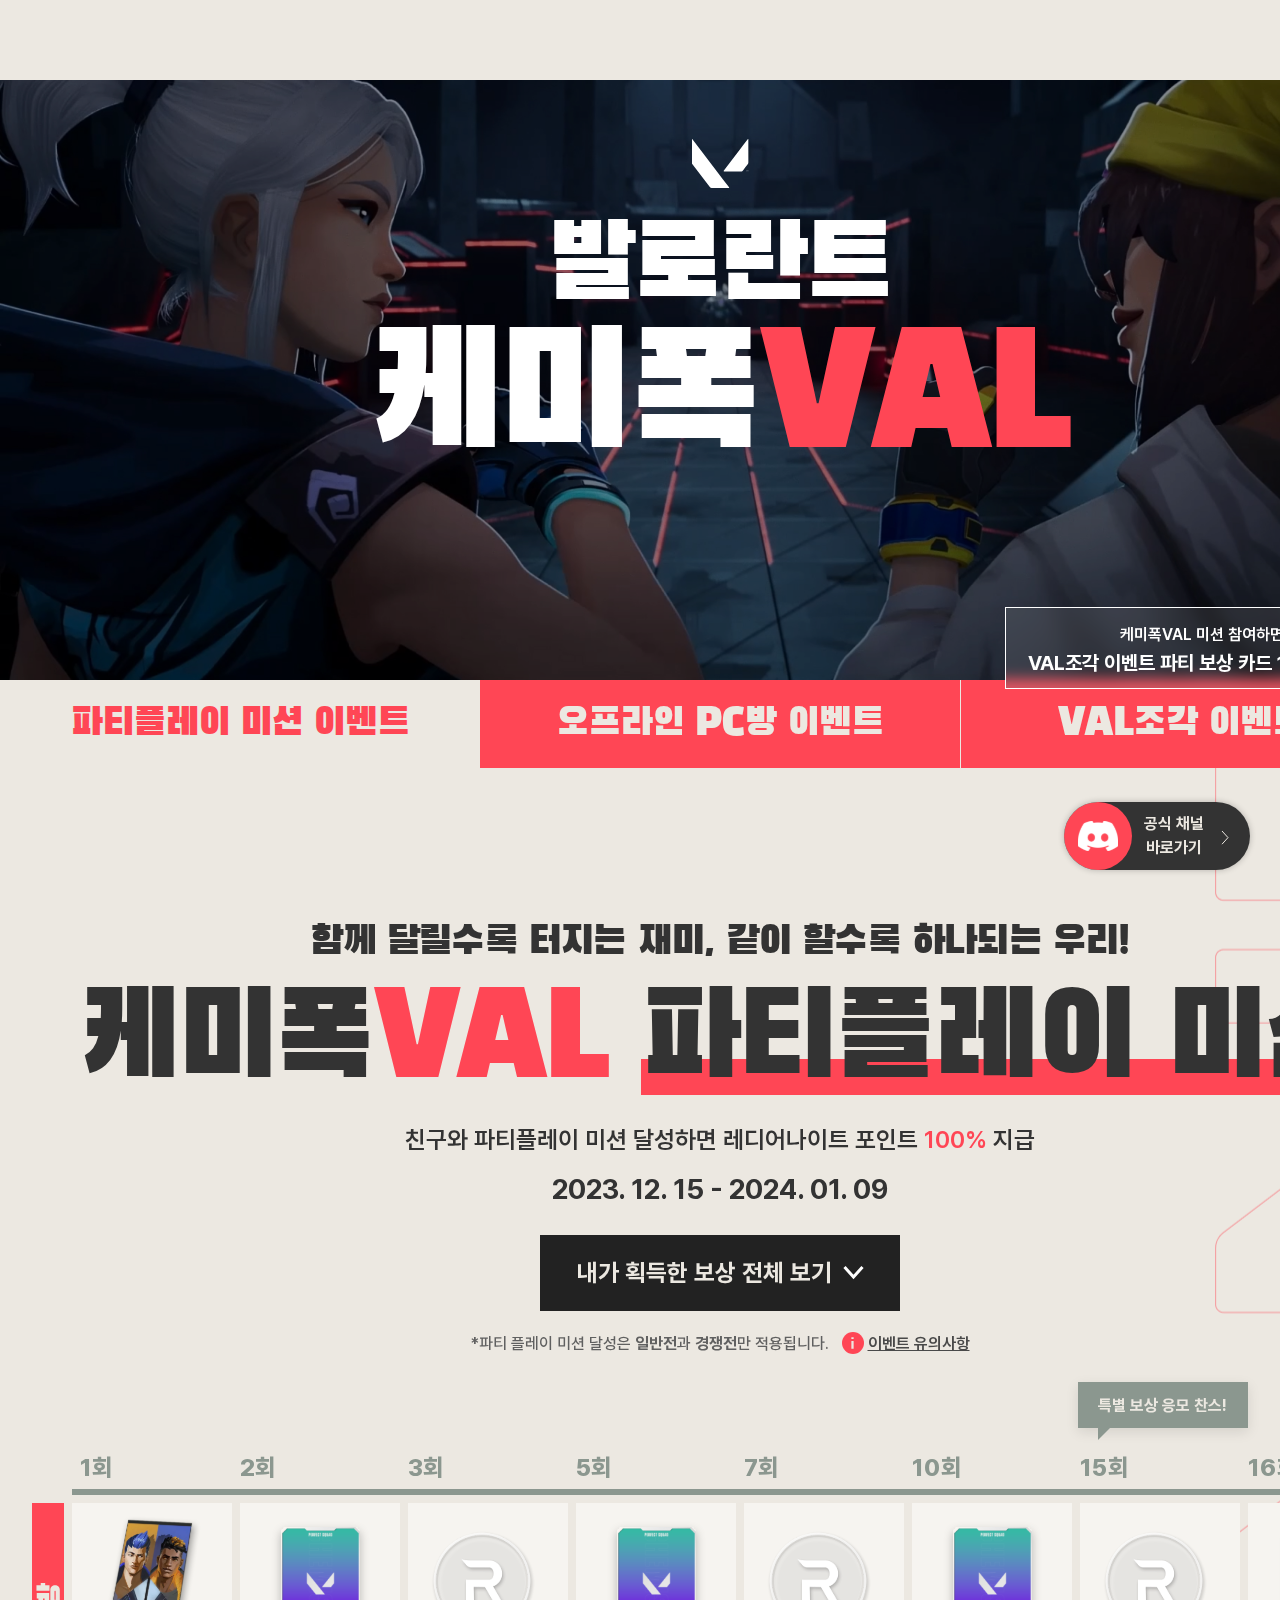
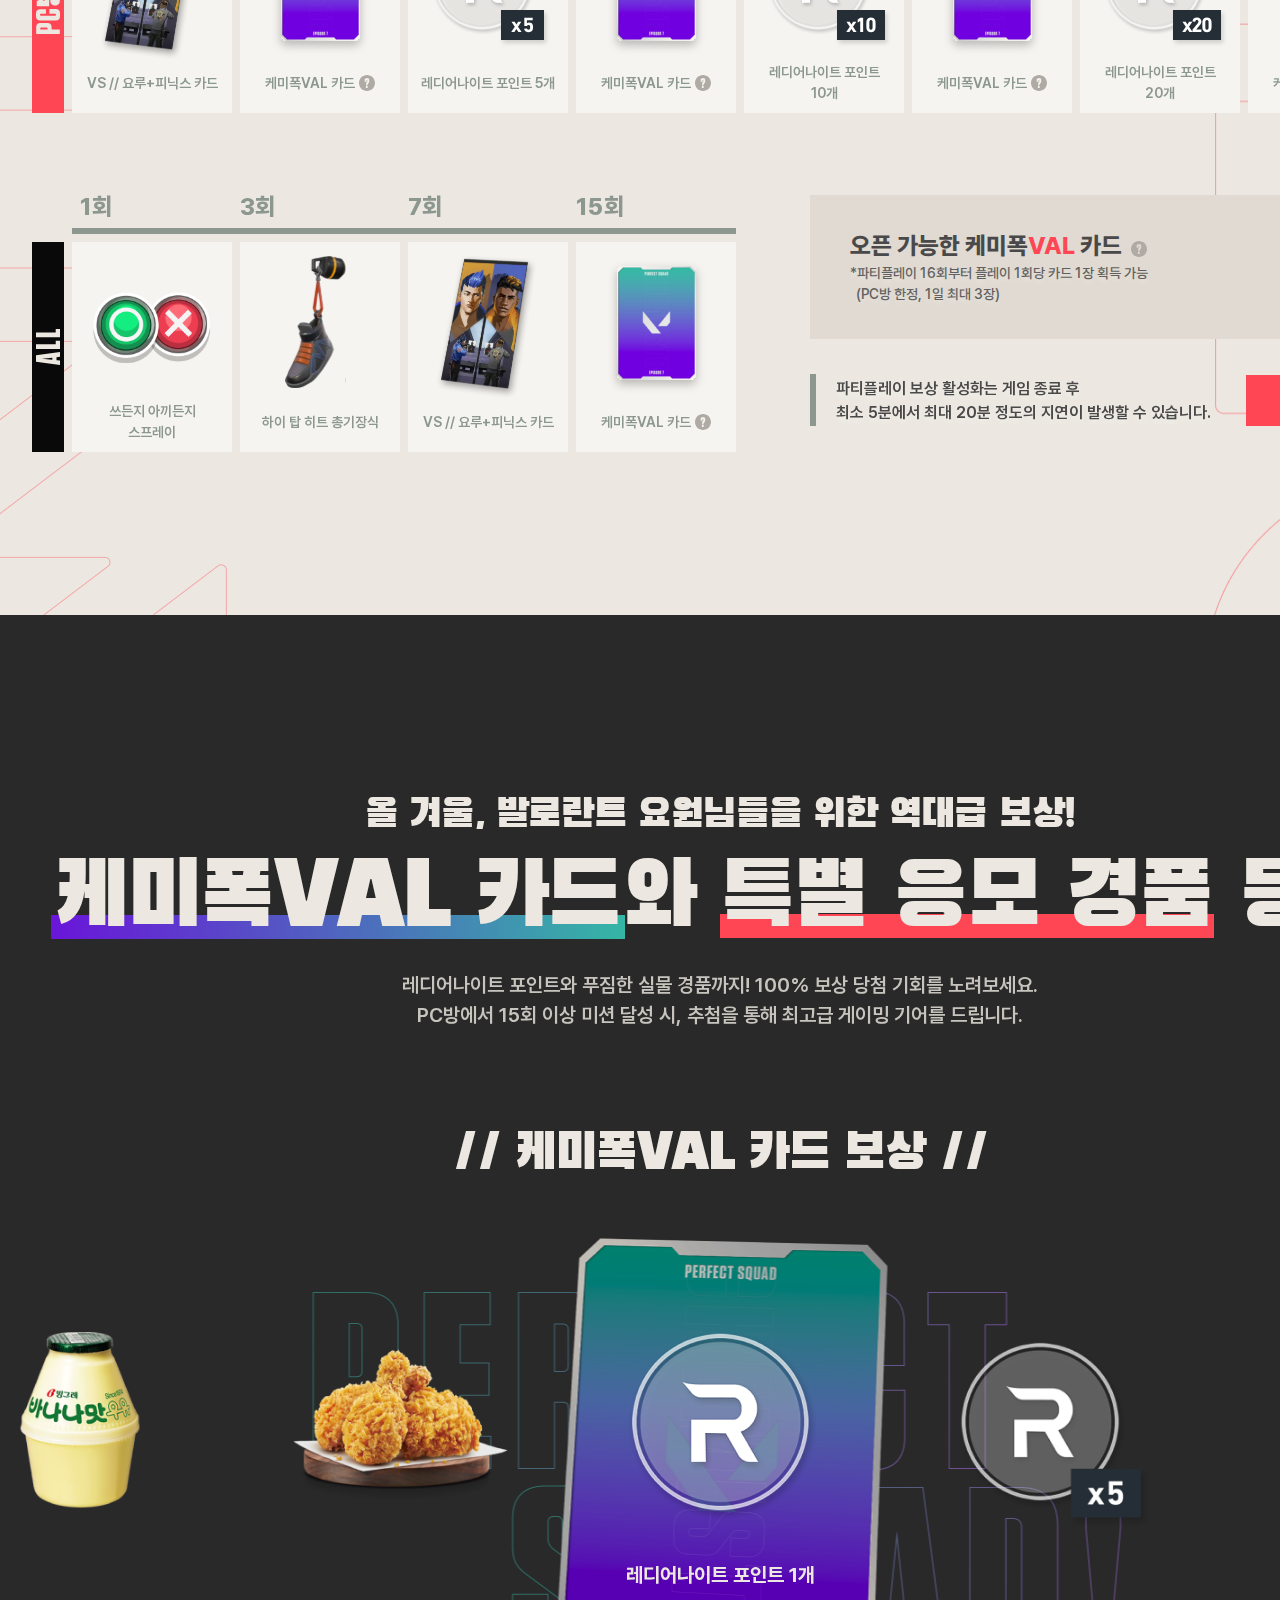
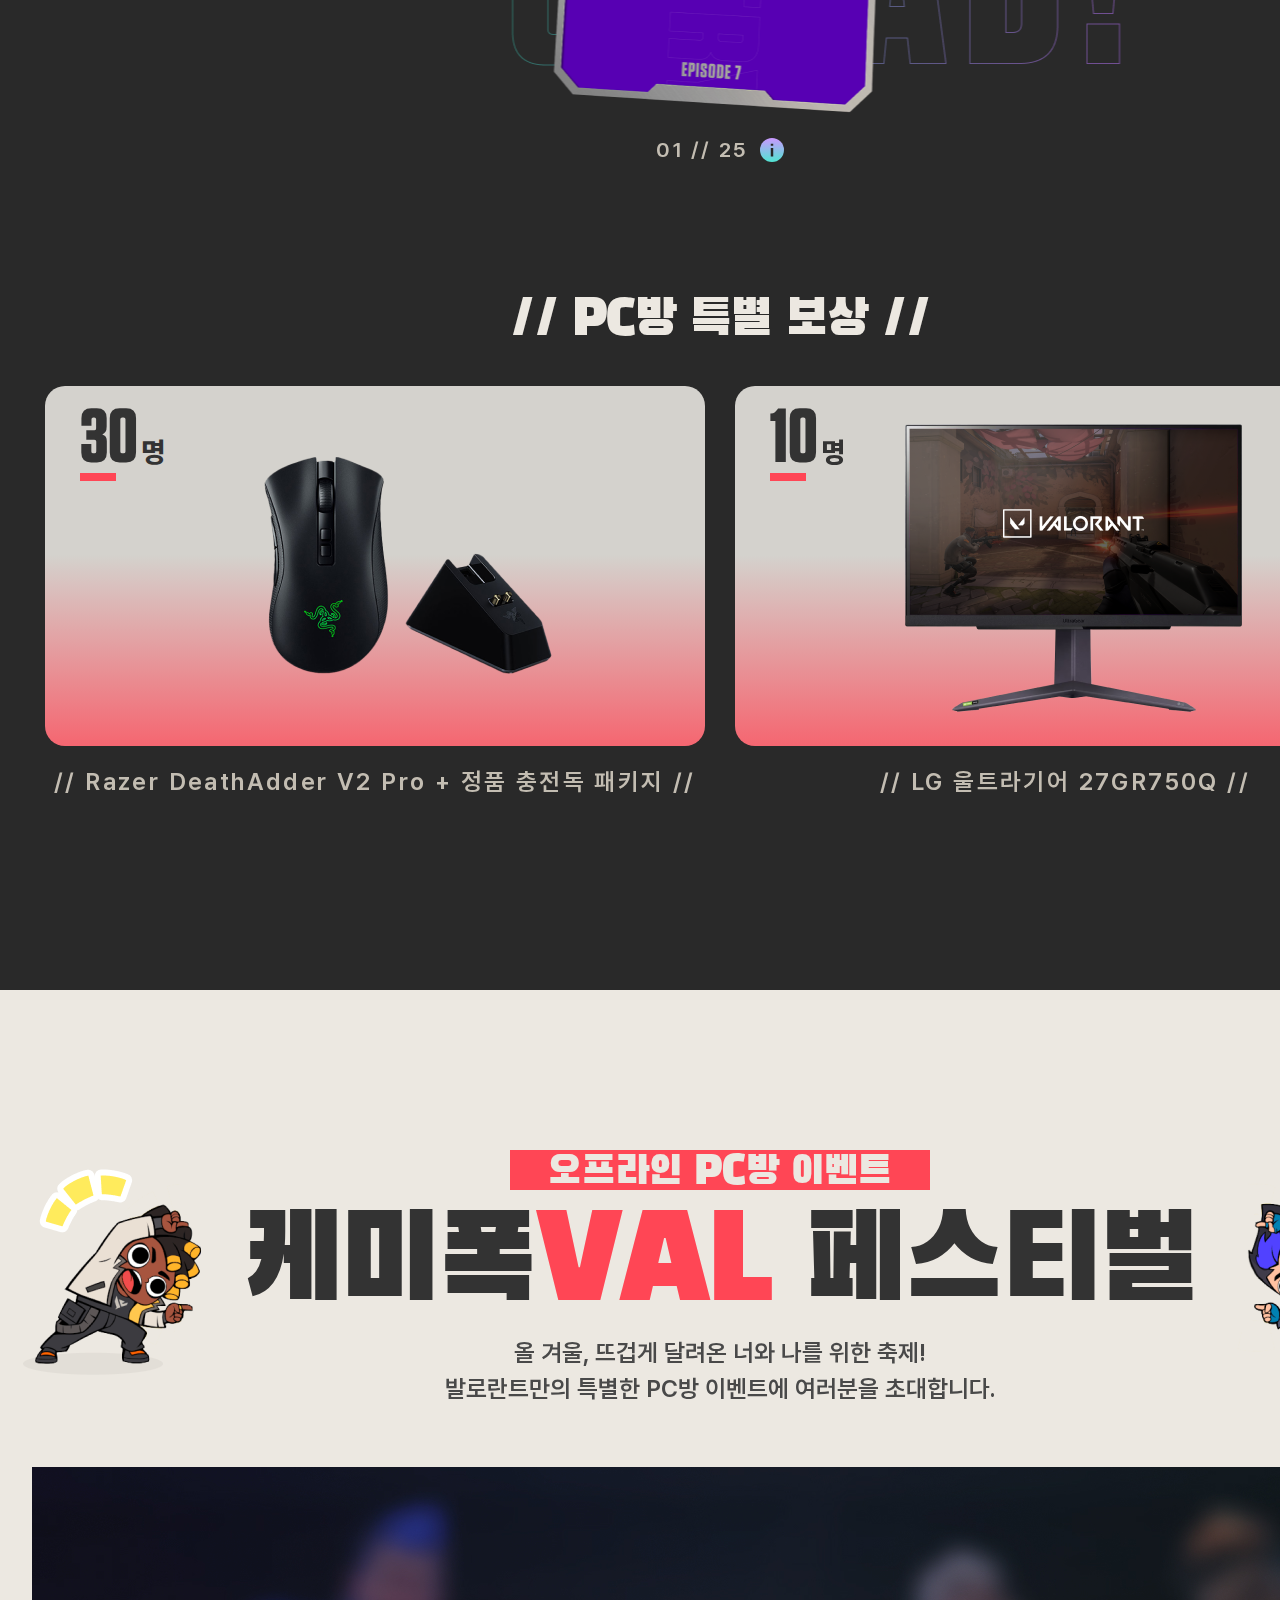
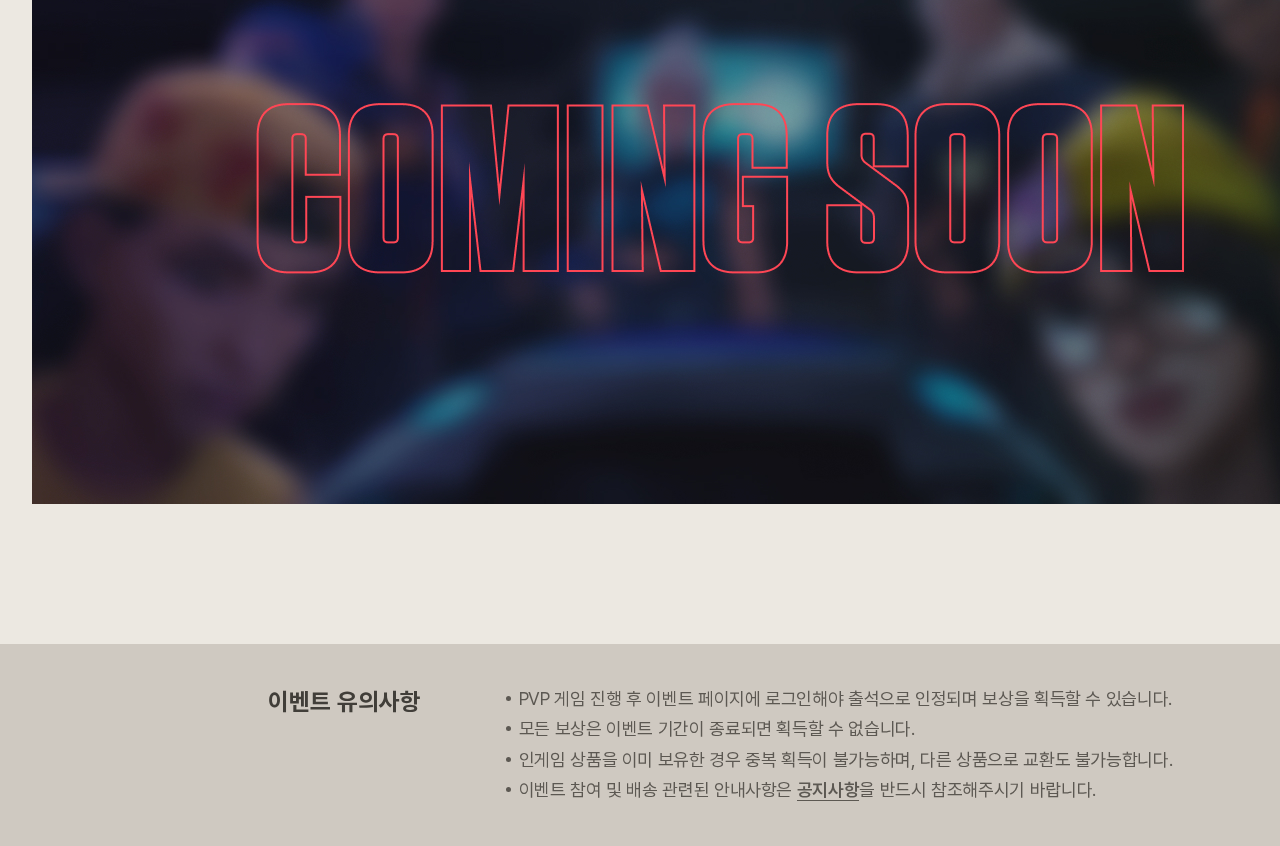
==== commit e1ce6ff7: "f" ====
--- a/02_로그인후.html
+++ b/02_로그인후.html
@@ -146,7 +146,7 @@
                             <div class="item">
                                 <p class="num"><span>1회</span></p>
                                 <div class="itemBox">
-                                    <div class="itemImg"><img src="assets/images/img_pcitem_day1.png" alt=""></div>
+                                    <div class="itemImg"><img src="assets/images/img_pcitem_day1.svg" alt=""></div>
                                     <p class="itemName"><span>VS // 요루+피닉스 카드</span></p>
                                     <button type="button" class="btnGet"><span>보상받기</span></button>
                                 </div>
@@ -154,7 +154,7 @@
                             <div class="item">
                                 <p class="num"><span>2회</span></p>
                                 <div class="itemBox">
-                                    <div class="itemImg"><img src="assets/images/img_item_card.png" alt=""></div>
+                                    <div class="itemImg"><img src="assets/images/img_item_card.svg" alt=""></div>
                                     <p class="itemName"><span>케미폭VAL 카드<a href="#slideSection" class="btnGoSection btnQuestion">자세히보기</a></span></p>
                                     <button type="button" class="btnGet"><span>카드 오픈</span></button>
                                 </div>
@@ -162,7 +162,7 @@
                             <div class="item">
                                 <p class="num"><span>3회</span></p>
                                 <div class="itemBox">
-                                    <div class="itemImg"><img src="assets/images/img_item_pointx5.png" alt=""></div>
+                                    <div class="itemImg"><img src="assets/images/img_item_pointx5.svg" alt=""></div>
                                     <p class="itemName"><span>레디어나이트 포인트
                                         5개</span></p>
                                     <button type="button" class="btnGet">보상받기</button>
@@ -171,7 +171,7 @@
                             <div class="item">
                                 <p class="num"><span>5회</span></p>
                                 <div class="itemBox">
-                                    <div class="itemImg"><img src="assets/images/img_item_card.png" alt=""></div>
+                                    <div class="itemImg"><img src="assets/images/img_item_card.svg" alt=""></div>
                                     <p class="itemName"><span>케미폭VAL 카드<a href="#slideSection" class="btnGoSection btnQuestion">자세히보기</a></span></p>
                                     <button type="button" class="btnGet">카드 오픈</button>
                                 </div>
@@ -179,7 +179,7 @@
                             <div class="item">
                                 <p class="num"><span>7회</span></p>
                                 <div class="itemBox">
-                                    <div class="itemImg"><img src="assets/images/img_item_pointx10.png" alt=""></div>
+                                    <div class="itemImg"><img src="assets/images/img_item_pointx10.svg" alt=""></div>
                                     <p class="itemName"><span>레디어나이트 포인트 10개</span></p>
                                     <button type="button" class="btnGet">보상받기</button>
                                 </div>
@@ -187,7 +187,7 @@
                             <div class="item">
                                 <p class="num"><span>10회</span></p>
                                 <div class="itemBox">
-                                    <div class="itemImg"><img src="assets/images/img_item_card.png" alt=""></div>
+                                    <div class="itemImg"><img src="assets/images/img_item_card.svg" alt=""></div>
                                     <p class="itemName"><span>케미폭VAL 카드<a href="#slideSection" class="btnGoSection btnQuestion">자세히보기</a></span></p>
                                     <button type="button" class="btnGet">카드 오픈</button>
                                 </div>
@@ -202,7 +202,7 @@
                                 </a>
                                 <p class="num"><span>15회</span></p>
                                 <div class="itemBox">
-                                    <div class="itemImg"><img src="assets/images/img_item_pointx20.png" alt=""></div>
+                                    <div class="itemImg"><img src="assets/images/img_item_pointx20.svg" alt=""></div>
                                     <p class="itemName"><span>레디어나이트 포인트 20개</span></p>
                                     <button type="button" class="btnGet">보상받기</button>
                                 </div>
@@ -210,7 +210,7 @@
                             <div class="item">
                                 <p class="num"><span>16회<em>+</em></span></p>
                                 <div class="itemBox">
-                                    <div class="itemImg"><img src="assets/images/img_item_card.png" alt=""></div>
+                                    <div class="itemImg"><img src="assets/images/img_item_card.svg" alt=""></div>
                                     <p class="itemName"><span>케미폭VAL 카드<a href="#slideSection" class="btnGoSection btnQuestion">자세히보기</a></span></p>
                                     <button type="button" class="btnGet">카드 오픈</button>
                                 </div>
@@ -223,7 +223,7 @@
                             <div class="item">
                                 <p class="num"><span>1회</span></p>
                                 <div class="itemBox">
-                                    <div class="itemImg"><img src="assets/images/img_allitem_day1.png" alt=""></div>
+                                    <div class="itemImg"><img src="assets/images/img_allitem_day1.svg" alt=""></div>
                                     <p class="itemName"><span>쓰든지 아끼든지 스프레이</span></p>
                                     <button type="button" class="btnGet">보상받기</button>
                                 </div>
@@ -231,7 +231,7 @@
                             <div class="item">
                                 <p class="num"><span>3회</span></p>
                                 <div class="itemBox">
-                                    <div class="itemImg"><img src="assets/images/img_allitem_day2.png" alt=""></div>
+                                    <div class="itemImg"><img src="assets/images/img_allitem_day2.svg" alt=""></div>
                                     <p class="itemName"><span>하이 탑 히트 총기장식</span></p>
                                     <button type="button" class="btnGet">보상받기</button>
                                 </div>
@@ -239,7 +239,7 @@
                             <div class="item">
                                 <p class="num"><span>7회</span></p>
                                 <div class="itemBox">
-                                    <div class="itemImg"><img src="assets/images/img_pcitem_day1.png" alt=""></div>
+                                    <div class="itemImg"><img src="assets/images/img_pcitem_day1.svg" alt=""></div>
                                     <p class="itemName"><span>VS // 요루+피닉스 카드</span></p>
                                     <button type="button" class="btnGet"><span>보상받기</span></button>
                                 </div>
@@ -247,7 +247,7 @@
                             <div class="item">
                                 <p class="num"><span>15회</span></p>
                                 <div class="itemBox">
-                                    <div class="itemImg"><img src="assets/images/img_item_card.png" alt=""></div>
+                                    <div class="itemImg"><img src="assets/images/img_item_card.svg" alt=""></div>
                                     <p class="itemName"><span>케미폭VAL 카드<a href="#slideSection" class="btnGoSection btnQuestion">자세히보기</a></span></p>
                                     <button type="button" class="btnGet">카드 오픈</button>
                                 </div>
@@ -398,7 +398,7 @@
                 </div><!-- slideBoxWrap end -->
                 <div class="slideBoxControl pb30">
                     <div class="slideBoxCount"></div>
-                    <button type="button" class="btnI"><img src="assets/images/img_i_black.png" alt="i"></button>
+                    <button type="button" class="btnI"><img src="assets/images/img_i_black.svg" alt="i"></button>
                 </div>
                 <h5>// PC방 특별 보상 //</h5>
                 <div class="specialItem">
--- a/assets/css/style.css
+++ b/assets/css/style.css
@@ -65,7 +65,7 @@
 .btnLine .btn{margin: 6px;}
 #btnEvent{width: 371px;height: 74px;}
 #btnTable{width: 360px;padding: 20px 30px;-webkit-transition: width 0.5s, -webkit-transform 0.5s;transition: width 0.5s, transform 0.5s, -webkit-transform 0.5s;}
-#btnTable i.arr{display: inline-block;width: 21px;height: 15px;margin-left: 5px;background-image: url(../images/arr_icon.png);background-repeat: no-repeat;transition: .5s;-webkit-transition: .5s;}
+#btnTable i.arr{display: inline-block;width: 21px;height: 15px;margin-left: 5px;background-image: url(../images/arr_icon.svg);background-repeat: no-repeat;transition: .5s;-webkit-transition: .5s;}
 #btnTable.active{width: 100%;-webkit-transition: width 0.5s, -webkit-transform 0.5s;transition: width 0.5s, transform 0.5s, -webkit-transform 0.5s;}
 #btnTable.active i.arr{transform: rotate(180deg);}
 .btnEventInfo {font-size: 16px;color: #494949;font-weight: 600;line-height: 150%;text-decoration-line: underline;}
@@ -123,11 +123,11 @@
 .CheckTitle{width: 32px;height: 210px;margin-top: 47px;margin-right: 8px;}
 .CheckTitle span{display: block;width: 100%;height: 100%;background-position: center;background-repeat: no-repeat;overflow: hidden;text-indent: -9999px;white-space: nowrap;}
 .allCheck .CheckTitle{background: #090909;}
-.allCheck .CheckTitle span{background-image: url(../images/text_all.png);}
+.allCheck .CheckTitle span{background-image: url(../images/text_all.svg);}
 .pcCheck{display: flex;justify-content: flex-start;flex-direction: row;flex-wrap: wrap;align-items: center;width: 100%;}
 .pcCheck:after{content: "";display: block;clear: both;}
 .pcCheck .CheckTitle{background: #FF4655;}
-.pcCheck .CheckTitle span{background-image: url(../images/text_pc.png);}
+.pcCheck .CheckTitle span{background-image: url(../images/text_pc.svg);}
 .itemGroup{width: 1336px;display: flex;align-items: flex-start;flex-direction: row;}
 .allCheck .itemGroup{width: 664px;margin-right: 74px;}
 .itemGroup .item{position: relative;}
@@ -136,7 +136,7 @@
 .itemGroup .item .num span {margin-left: 8px;font-size: 24px;color: #8B978F;line-height: 1;text-align: left;font-weight: 800;letter-spacing: 0.48px;}
 .itemGroup .item .num span em{display: inline-block;width: 19px;height: 19px;margin-left: 5px;background-image: url(../images/icon_plus_blue.svg);background-position: center;background-repeat: no-repeat;border-radius: 100%;box-sizing: border-box;vertical-align: -1px;overflow: hidden;text-indent: -9999px;white-space: nowrap;}
 .itemGroup .item .itemBox {position: relative;width: 160px;height: 210px;background: #F6F4F0;}
-.itemGroup .item .itemBox:after{display: none;content: "";position: absolute;top: 0;left: 0;width: 100%;height: 100%;background-color: rgba(215, 211, 203, 0.8);background-image: url(../images/img_itemStamp.png);background-position: center;background-repeat: no-repeat;z-index: 1;}
+.itemGroup .item .itemBox:after{display: none;content: "";position: absolute;top: 0;left: 0;width: 100%;height: 100%;background-color: rgba(215, 211, 203, 0.8);background-image: url(../images/img_itemStamp.svg);background-position: center;background-repeat: no-repeat;z-index: 1;}
 .itemBox .itemImg {position: inherit;display: flex;width: 160px;height: 160px;align-items: center;justify-content: center;z-index: 1;}
 .itemBox .itemName {display: flex;justify-content: center;align-items: center;position: absolute;left: 12px;bottom: 10px;width: calc(100% - 24px);height: 40px;font-size: 14px;color: #8B978F;font-weight: 600;line-height: 150%;text-align: center;word-break: keep-all;font-family: "Pretendard", "Apple SD Gothic Neo";z-index: 1;}
 .itemBox .itemName .total{font-size: 20px;color: #222;font-weight: 700;}
@@ -145,7 +145,7 @@
 .itemBox .itemName.dayEight .total{margin-left: 20px;}
 .itemBox .btnGet{opacity: 0;position: absolute;top: 0;left: 0;width: 100%;height: 100%;background: #FF4655;font-size: 20px;color: #ECE8E1;font-weight: 700;text-align: center;pointer-events: none;cursor: pointer;transition: .3s;-webkit-transition: .3s;}
 .itemBox .btnGet span{position: relative;display: flex;align-items: center;justify-content: center;width: 100%;height: 100%;z-index: 2;}
-.btnQuestion {display: inline-block;width: 16px;height: 16px;margin-left: 4px;background-image: url(../images/icon_question.png);background-position: center;background-repeat: no-repeat;overflow: hidden;text-indent: -9999px;white-space: nowrap;vertical-align: -3px;}
+.btnQuestion {display: inline-block;width: 16px;height: 16px;margin-left: 4px;background-image: url(../images/icon_question.svg);background-position: center;background-repeat: no-repeat;overflow: hidden;text-indent: -9999px;white-space: nowrap;vertical-align: -3px;}
 .btnSpecialGet {position: absolute;left: 0;bottom: -30px;width: 100%;font-size: 14px;color: #FF4655;font-weight: 700;line-height: 140%;text-align: center;text-decoration-line: underline;}
 .btnSpecialGet[disabled] {color: #BBB;cursor: default;}
 .itemGroup .item.on .num, .itemGroup .item.end .num {border-color: #FF4655;}
@@ -249,24 +249,8 @@
 .errorText {position: relative;margin-top: 30px;font-size: 28px;color: #ECE8E1;line-height: 170%;font-weight: 600;letter-spacing: -0.02em;text-align: center;}
 #btnError {width: 280px;}
 
-.mobileFilter .slideSection{height: 100%;padding: 80px 0;}
-.mobileFilter .slideBox .slideItem{height: 100%;}
-.mobileFilter .slideBox .slideItem .slideItemName{font-size: 20px;}
-.mobileFilter .premiumEvent{height: 100%;padding: 80px 0;}
-.mobileFilter .premiumItem{height: 100%;}
-.mobileFilter .svgEffect01.active svg path{opacity: 1;stroke-dasharray: 2000;stroke-dashoffset: 2000;animation: effectUnder 3s linear forwards;}
-.mobileFilter .svgEffect02.active svg path{opacity: 1;stroke-dasharray: 2000;stroke-dashoffset: 2000;animation: effectUnder 3s linear forwards;}
-.mobileFilter .svgEffect03.active svg path{opacity: 1;stroke-dasharray: 2000;stroke-dashoffset: 2000;animation: effectUnder 1.5s linear forwards;}
-.mobileFilter .svgEffect04_1.active svg path{opacity: 1;stroke-dasharray: 2000;stroke-dashoffset: 2000;animation: effectUnder 30s linear forwards;}
-.mobileFilter .svgEffect04_2.active svg path{opacity: 1;stroke-dasharray: 2000;stroke-dashoffset: 2000;animation: effectUnder 30s linear forwards;}
-.mobileFilter .svgEffect04_3.active svg path{opacity: 1;stroke-dasharray: 2000;stroke-dashoffset: 2000;animation: effectUnder 30s linear forwards;}
-.mobileFilter .svgEffect04_4.active svg path{opacity: 1;stroke-dasharray: 2000;stroke-dashoffset: 2000;animation: effectUnder 30s linear forwards;}
-.mobileFilter .svgEffect05.active svg path{opacity: 1;stroke-dasharray: 2000;stroke-dashoffset: 2000;animation: effectUnder 2s linear forwards;}
-.mobileFilter .svgEffect06.active svg path{opacity: 0;}
-.mobileFilter .teacherTab li.on .svgEffect06.active svg path{opacity: 1;stroke-dasharray: 2000;stroke-dashoffset: 2000;animation: effectUnder 5.5s linear forwards;}
-.mobileFilter .svgEffect07.active svg path{opacity: 0;}
-.mobileFilter .teacherTab li.on .svgEffect07.active svg path{opacity: 1;stroke-dasharray: 2000;stroke-dashoffset: 2000;animation: effectUnder 3s linear forwards;}
-.mobileFilter .svgEffect08.active svg path{opacity: 1;stroke-dasharray: 2000;stroke-dashoffset: 2000;animation: effectUnder 3s linear forwards;}
+.mobileFilter .upEffect{-webkit-transform: translateY(0);transform: translateY(0);}
+.mobileFilter .svgEffect01, .mobileFilter .svgEffect02, .mobileFilter .svgEffect03{transform: scaleX(1);}
 .mobileFilter .itemGroup .item.on .itemBox .btnGet{background: rgba(255, 24, 43, 0.8);transition: inherit;-webkit-transition: inherit;z-index: 2;}
 .mobileFilter .itemGroup .item.on .itemBox.active .btnGet{opacity: 1;pointer-events: inherit;background: rgba(255, 24, 43, 0.8);transition: inherit;-webkit-transition: inherit;z-index: 2;}
 .mobileFilter .itemGroup .item.on .itemBox:hover .itemName, .mobileFilter .itemGroup .item.on .itemBox.active .itemName{color: #ECE8E1;z-index: 3;}
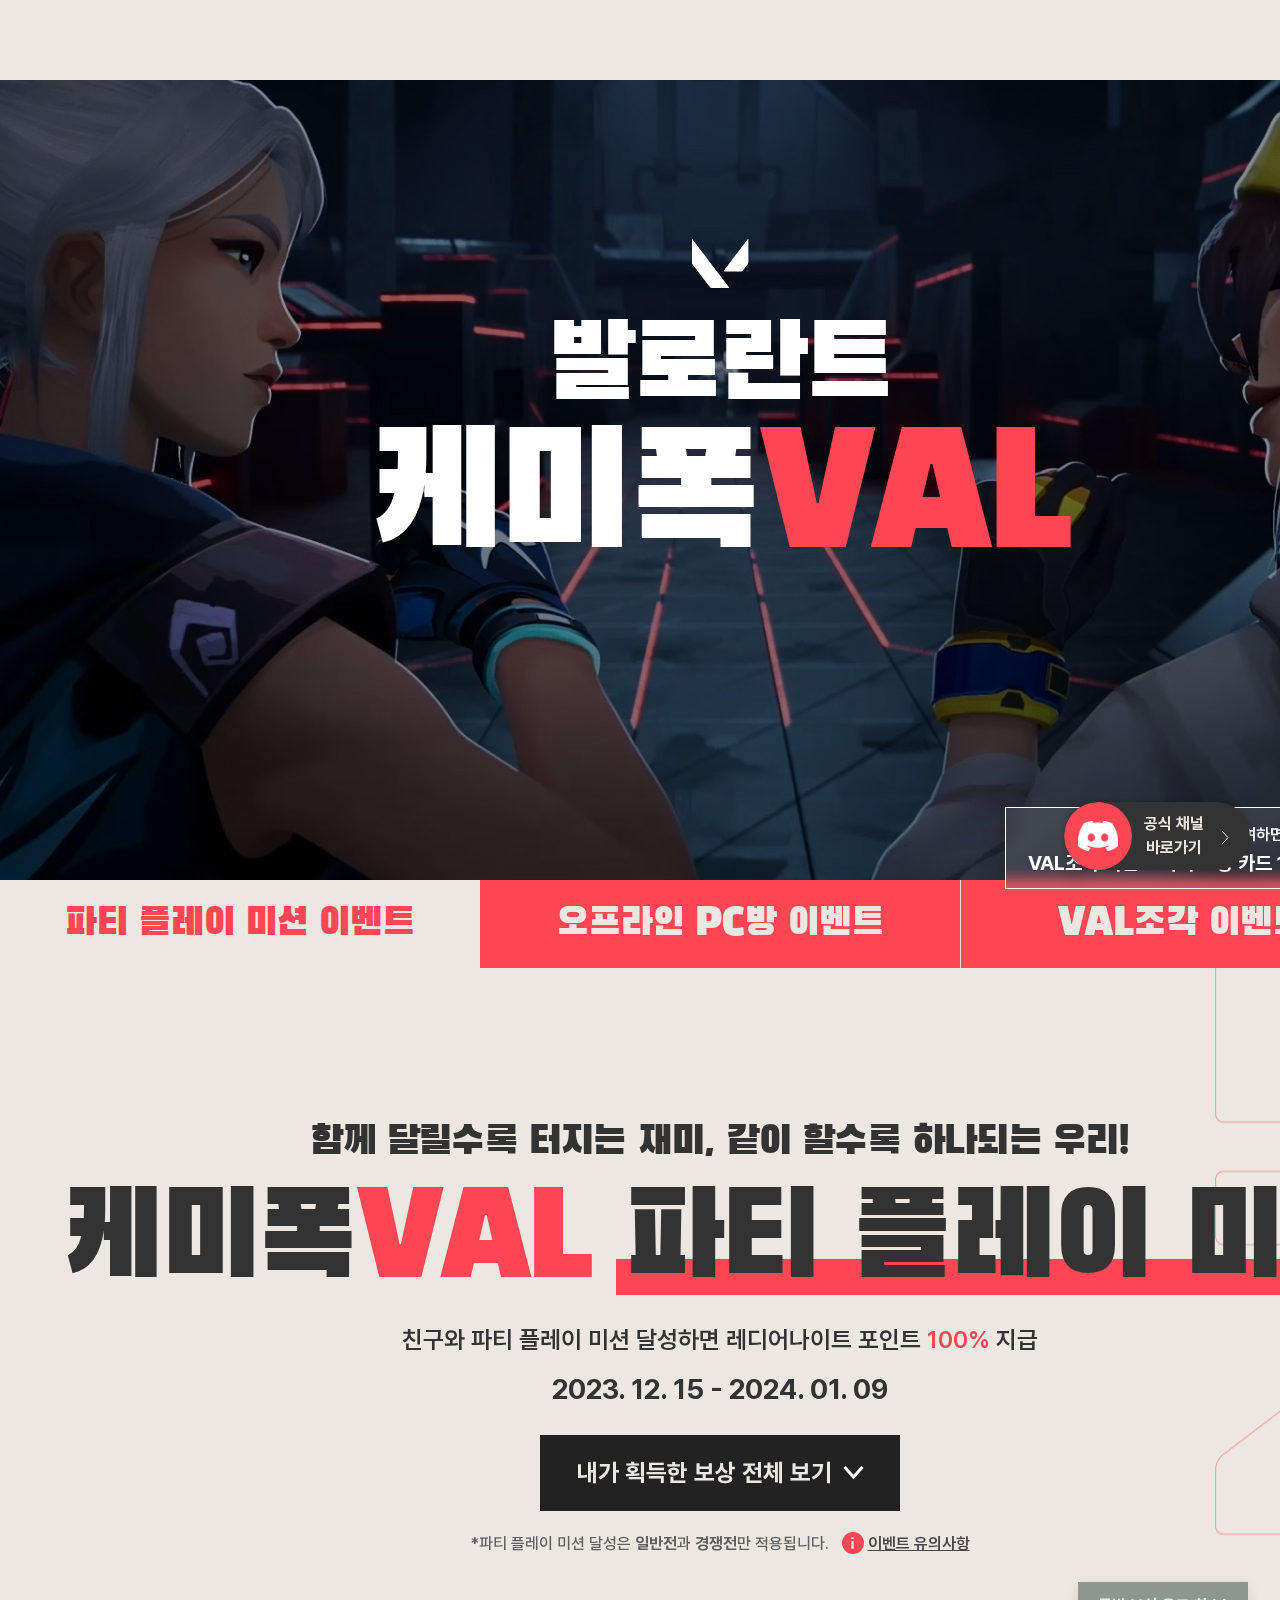
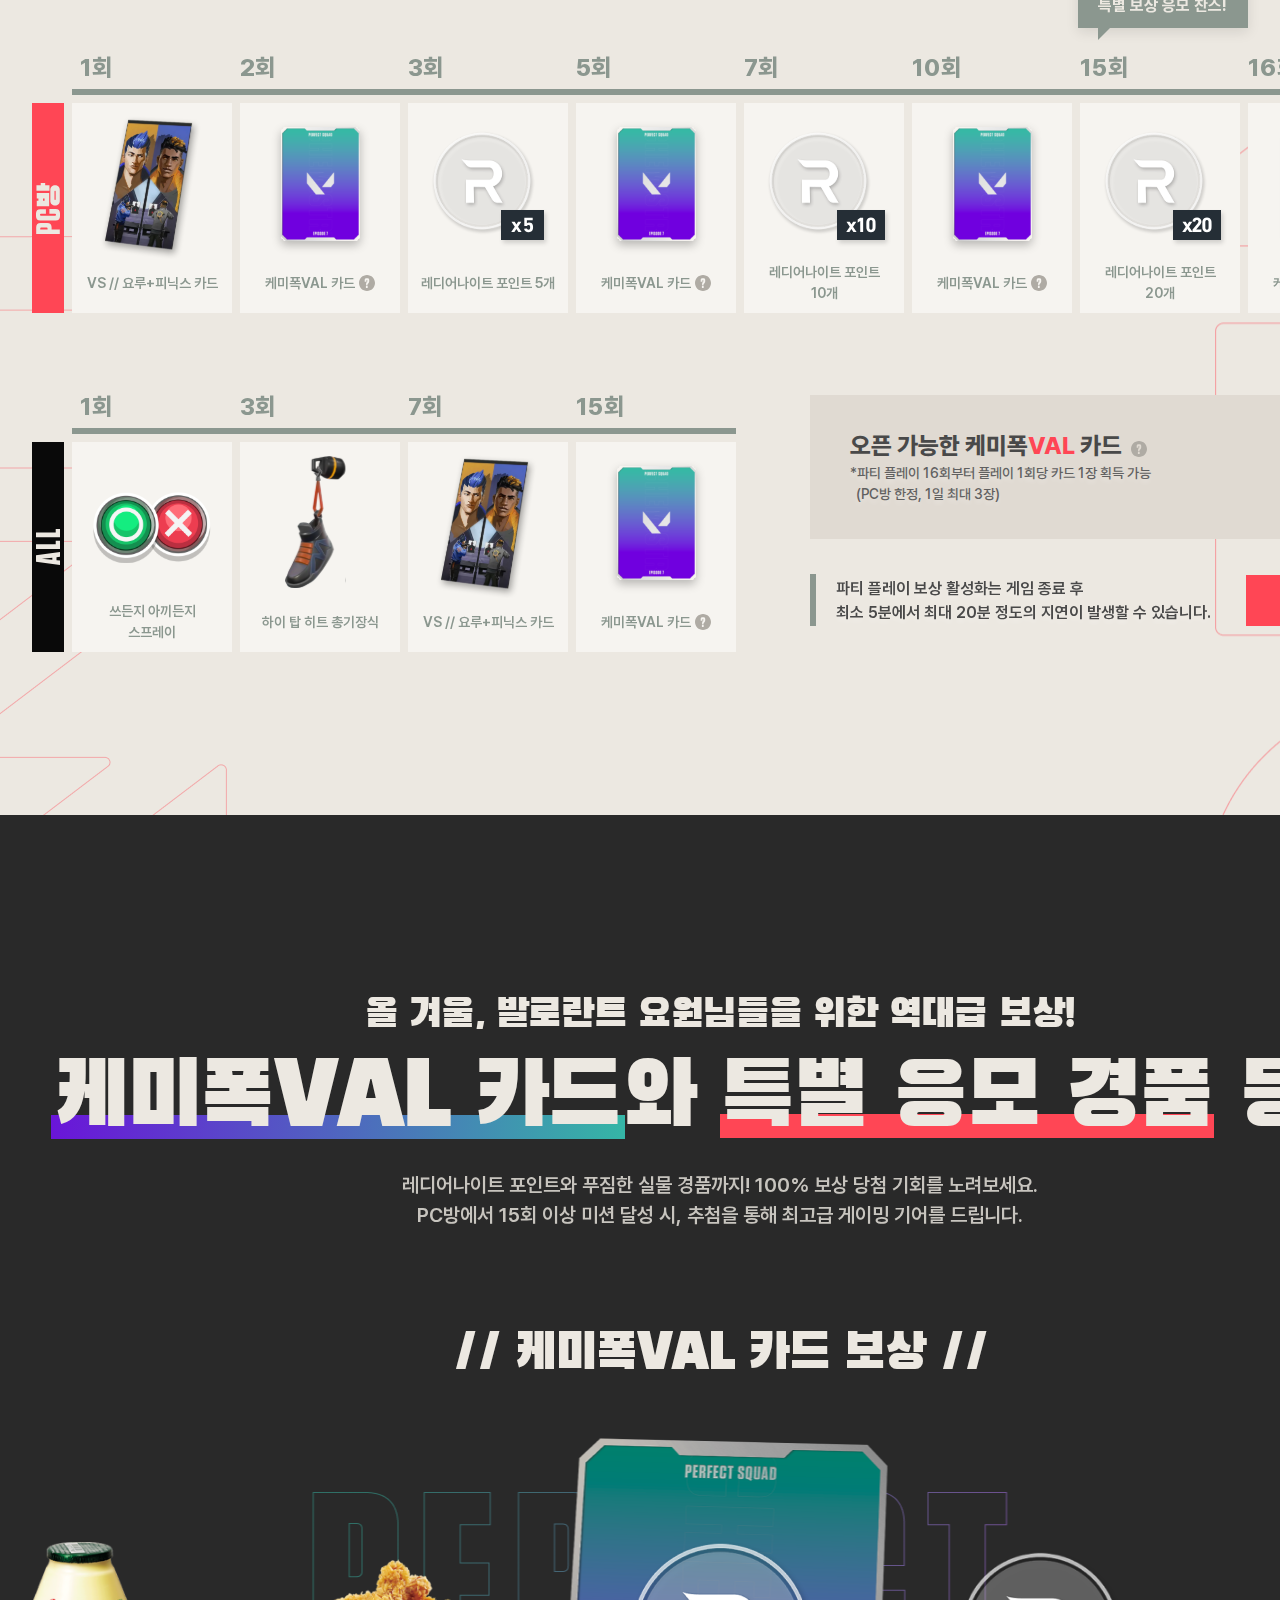
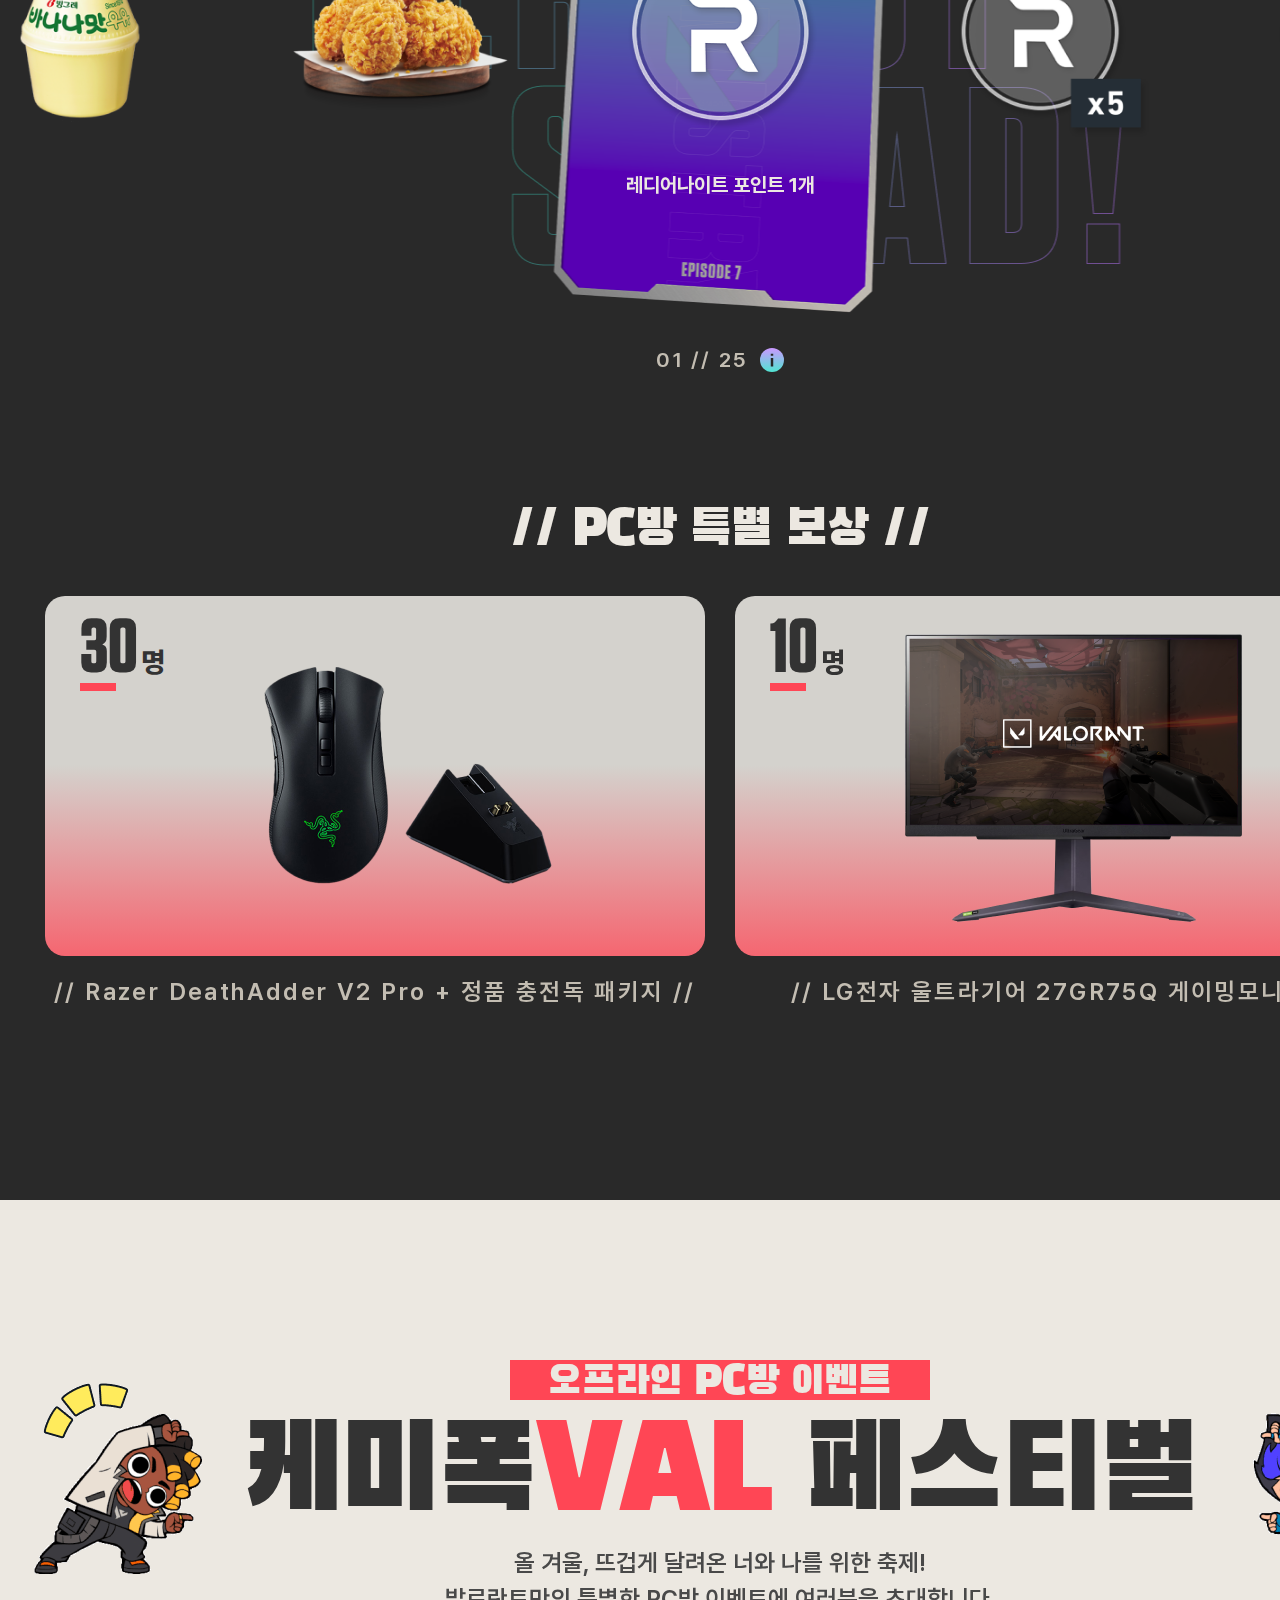
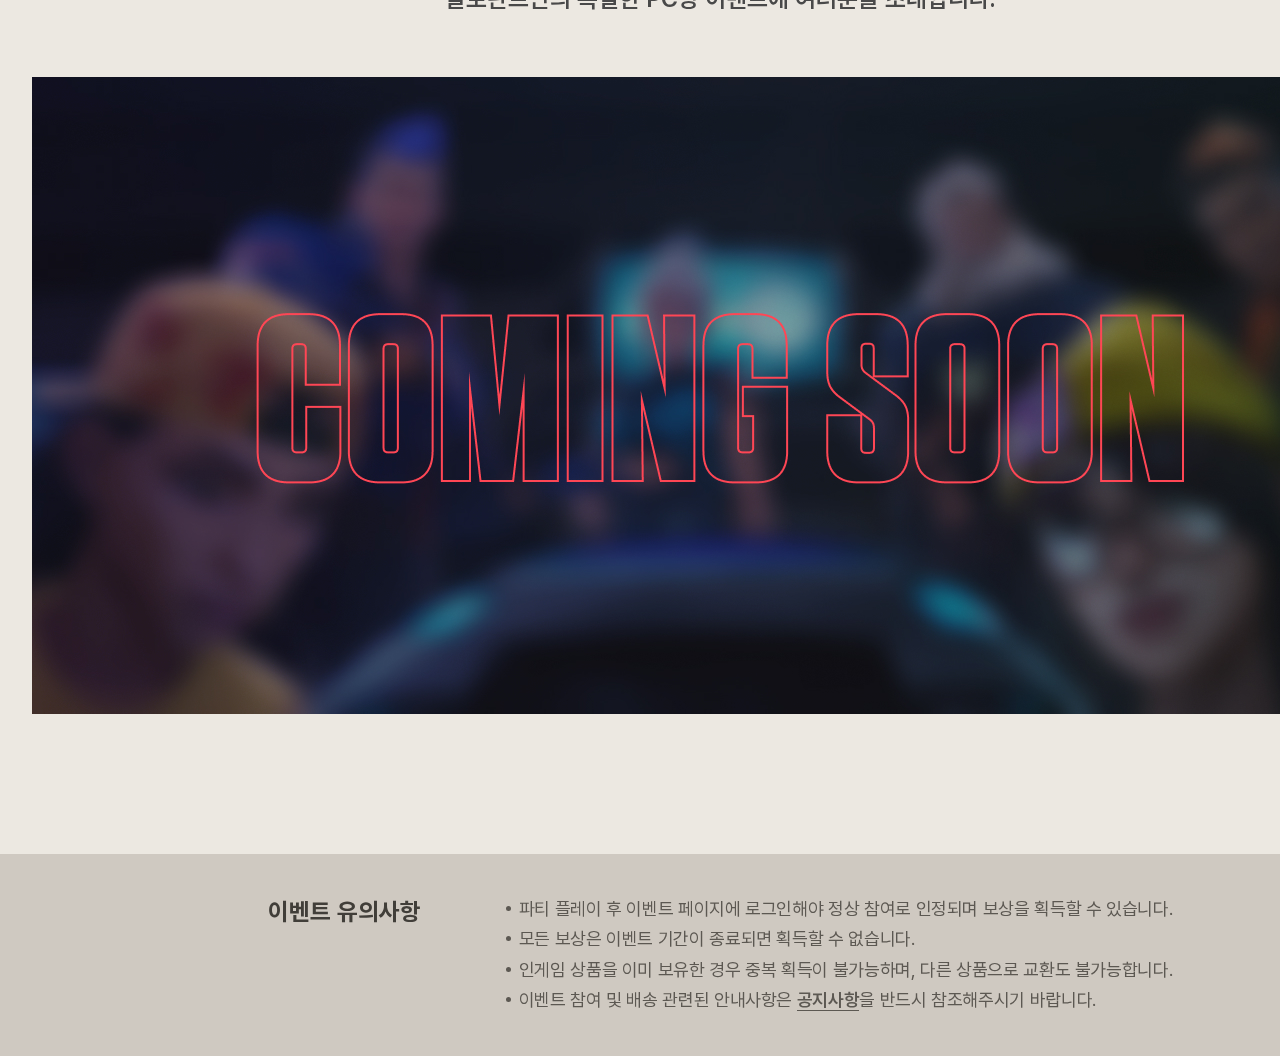
==== commit 176409e8: "r" ====
--- a/02_로그인후.html
+++ b/02_로그인후.html
@@ -31,7 +31,10 @@
     <div class="wrap">
 
         <div class="visual">
-            <div class="visualBg"><img src="assets/images/bg_visual.jpg" alt=""></div>
+            <div class="visualBg">
+                <video preload="true" muted="" loop="" playsinline="" autoplay src="assets/images/visual_video.mp4" poster="assets/images/bg_visual.jpg">
+                </video>
+            </div>
             <div class="visualText">
                 <div class="valorantVisual">
                     <img src="assets/images/img_logo_mark.svg" alt="">
@@ -48,7 +51,7 @@
 
         <div class="menuGroup">
             <div class="menuGroupInner">
-                <a a href="#numberSection" class="btnGoSection on">파티플레이 미션 이벤트</a>
+                <a a href="#numberSection" class="btnGoSection on">파티 플레이 미션 이벤트</a>
                 <a href="#offEventSection" class="btnGoSection">오프라인 PC방 이벤트</a>
                 <a href="https://events.kr.riotgames.com/valflex/main" target="_blank" title="새창열림">VAL조각 이벤트<i></i></a>
                 <div class="eventBubble">
@@ -68,11 +71,11 @@
                 <strong class="titleXl colorDark">
                     케미폭<span class="colorRed">VAL</span> 
                     <span class="svgEffectRelative">
-                        파티플레이 미션
+                        파티 플레이 미션
                         <em class="svgEffect svgEffect01 back"></em>                     
                     </span>
                 </strong>
-                <p class="textSm colorDark mt20">친구와 파티플레이 미션 달성하면 레디어나이트 포인트 <span class="colorRed">100%</span> 지급</p>
+                <p class="textSm colorDark mt20">친구와 파티 플레이 미션 달성하면 레디어나이트 포인트 <span class="colorRed">100%</span> 지급</p>
                 <p class="textMd colorDark">2023. 12. 15 - 2024. 01. 09</p>
                 <div class="inner1376">
                     <div class="btnCenter mt25">
@@ -165,7 +168,7 @@
                                     <div class="itemImg"><img src="assets/images/img_item_pointx5.svg" alt=""></div>
                                     <p class="itemName"><span>레디어나이트 포인트
                                         5개</span></p>
-                                    <button type="button" class="btnGet">보상받기</button>
+                                    <button type="button" class="btnGet"><span>보상받기</span></button>
                                 </div>
                             </div>
                             <div class="item">
@@ -173,7 +176,7 @@
                                 <div class="itemBox">
                                     <div class="itemImg"><img src="assets/images/img_item_card.svg" alt=""></div>
                                     <p class="itemName"><span>케미폭VAL 카드<a href="#slideSection" class="btnGoSection btnQuestion">자세히보기</a></span></p>
-                                    <button type="button" class="btnGet">카드 오픈</button>
+                                    <button type="button" class="btnGet"><span>카드 오픈</span></button>
                                 </div>
                             </div>
                             <div class="item">
@@ -181,7 +184,7 @@
                                 <div class="itemBox">
                                     <div class="itemImg"><img src="assets/images/img_item_pointx10.svg" alt=""></div>
                                     <p class="itemName"><span>레디어나이트 포인트 10개</span></p>
-                                    <button type="button" class="btnGet">보상받기</button>
+                                    <button type="button" class="btnGet"><span>보상받기</span></button>
                                 </div>
                             </div>
                             <div class="item">
@@ -189,7 +192,7 @@
                                 <div class="itemBox">
                                     <div class="itemImg"><img src="assets/images/img_item_card.svg" alt=""></div>
                                     <p class="itemName"><span>케미폭VAL 카드<a href="#slideSection" class="btnGoSection btnQuestion">자세히보기</a></span></p>
-                                    <button type="button" class="btnGet">카드 오픈</button>
+                                    <button type="button" class="btnGet"><span>카드 오픈</span></button>
                                 </div>
                             </div>
                             <div class="item">
@@ -204,7 +207,7 @@
                                 <div class="itemBox">
                                     <div class="itemImg"><img src="assets/images/img_item_pointx20.svg" alt=""></div>
                                     <p class="itemName"><span>레디어나이트 포인트 20개</span></p>
-                                    <button type="button" class="btnGet">보상받기</button>
+                                    <button type="button" class="btnGet"><span>보상받기</span></button>
                                 </div>
                             </div>
                             <div class="item">
@@ -212,7 +215,7 @@
                                 <div class="itemBox">
                                     <div class="itemImg"><img src="assets/images/img_item_card.svg" alt=""></div>
                                     <p class="itemName"><span>케미폭VAL 카드<a href="#slideSection" class="btnGoSection btnQuestion">자세히보기</a></span></p>
-                                    <button type="button" class="btnGet">카드 오픈</button>
+                                    <button type="button" class="btnGet"><span>카드 오픈</span></button>
                                 </div>
                             </div>
                         </div><!-- itemGroup end -->
@@ -225,7 +228,7 @@
                                 <div class="itemBox">
                                     <div class="itemImg"><img src="assets/images/img_allitem_day1.svg" alt=""></div>
                                     <p class="itemName"><span>쓰든지 아끼든지 스프레이</span></p>
-                                    <button type="button" class="btnGet">보상받기</button>
+                                    <button type="button" class="btnGet"><span>보상받기</span></button>
                                 </div>
                             </div>
                             <div class="item">
@@ -233,7 +236,7 @@
                                 <div class="itemBox">
                                     <div class="itemImg"><img src="assets/images/img_allitem_day2.svg" alt=""></div>
                                     <p class="itemName"><span>하이 탑 히트 총기장식</span></p>
-                                    <button type="button" class="btnGet">보상받기</button>
+                                    <button type="button" class="btnGet"><span>보상받기</span></button>
                                 </div>
                             </div>
                             <div class="item">
@@ -249,7 +252,7 @@
                                 <div class="itemBox">
                                     <div class="itemImg"><img src="assets/images/img_item_card.svg" alt=""></div>
                                     <p class="itemName"><span>케미폭VAL 카드<a href="#slideSection" class="btnGoSection btnQuestion">자세히보기</a></span></p>
-                                    <button type="button" class="btnGet">카드 오픈</button>
+                                    <button type="button" class="btnGet"><span>카드 오픈</span></button>
                                 </div>
                             </div>
                         </div><!-- itemGroup end -->
@@ -258,7 +261,7 @@
                                 <div class="text">
                                     오픈 가능한 케미폭<span class="colorRed">VAL</span> 카드 <a href="#slideSection" class="btnGoSection btnQuestion">자세히보기</a></span>
                                     <p>
-                                        *파티플레이 16회부터 플레이 1회당 카드 1장 획득 가능<br />
+                                        *파티 플레이 16회부터 플레이 1회당 카드 1장 획득 가능<br />
                                         &nbsp;&nbsp;(PC방 한정, 1일 최대 3장)
                                     </p>
                                 </div>
@@ -266,7 +269,7 @@
                             </div>
                             <div class="wait">
                                 <p>
-                                    파티플레이 보상 활성화는 게임 종료 후<br />
+                                    파티 플레이 보상 활성화는 게임 종료 후<br />
                                     최소 5분에서 최대 20분 정도의 지연이 발생할 수 있습니다.
                                 </p>
                                 <button type="button" class="btn" id="btnRefresh">새로고침 <i></i></button>
@@ -415,7 +418,7 @@
                                 <img src="assets/images/item/img_special_item02.png" alt="">
                                 <p>10<span>명</span></p>
                             </div>
-                            <div class="name">// LG 울트라기어 27GR750Q //</div>
+                            <div class="name">// LG전자 울트라기어 27GR75Q 게이밍모니터 //</div>
                         </li>
                     </ul>
                 </div><!-- specialItem end -->
@@ -425,7 +428,11 @@
         <div class="offEventSection" id="offEventSection">
             <div class="offEventInner">
                 <div class="offEventTitle">
-                    <p class="titleBox">오프라인 PC방 이벤트</p>
+                    <div class="upEffectHidden">
+                        <div class="upEffect">
+                            <p class="titleBox">오프라인 PC방 이벤트</p>
+                        </div>
+                    </div>
                     <p class="titleXl colorDark mt15">케미폭<span class="colorRed">VAL</span> 페스티벌</p>
                     <p class="textSm colorDarkGray">
                         올 겨울, 뜨겁게 달려온 너와 나를 위한 축제!<br />
@@ -442,7 +449,7 @@
             <div class="eventInfoInner">
                 <strong>이벤트 유의사항</strong>
                 <ul>
-                    <li>PVP 게임 진행 후 이벤트 페이지에 로그인해야 출석으로 인정되며 보상을 획득할 수 있습니다. </li>
+                    <li>파티 플레이 후 이벤트 페이지에 로그인해야 정상 참여로 인정되며 보상을 획득할 수 있습니다.</li>
                     <li>모든 보상은 이벤트 기간이 종료되면 획득할 수 없습니다.</li>
                     <li>인게임 상품을 이미 보유한 경우 중복 획득이 불가능하며, 다른 상품으로 교환도 불가능합니다.</li>
                     <li>이벤트 참여 및 배송 관련된 안내사항은 <span>공지사항</span>을 반드시 참조해주시기 바랍니다.</li>
--- a/assets/css/style.css
+++ b/assets/css/style.css
@@ -8,14 +8,14 @@
 
 /* visual */
 .visual {position: relative;min-width: 1440px;overflow: hidden;}
-.visualBg {text-align: center;-webkit-animation: zoom 2s ease-in-out both;-moz-animation: zoom 2s ease-in-out both;-ms-animation: zoom 2s ease-in-out both;-o-animation: zoom 2s ease-in-out both;animation: zoom 2s ease-in-out both;}
+.visualBg {width: 100%;height: 800px;max-height: 100%;overflow: hidden;}
 .visualBg:before {content: "";position: absolute;left: 0;top: 0;display: block;width: 100%;height: 100%;background: rgba(0, 0, 0, 0.4);}
-.visualBg img{width: 100%;}
+.visualBg video {width: 100%;height: 100%;-o-object-fit: cover;object-fit: cover;-o-object-position: center;object-position: center;}
 .visualText {position: absolute;left: 50%;top: 50%;transform: translate(-50%, -50%);margin-top: -70px;}
 .valorantVisual{position: relative;text-align: center;}
-.valorantVisual p{margin-top: 28px;font-size: 105px;color: #FFF;font-weight: 400;line-height: 100%;letter-spacing: -2.1px;font-family: "Black Han Sans";}
-.valorantVisual span{font-size: 160px;color: #FFF;font-weight: 400;line-height: 1;letter-spacing: -3.2px;font-family: "Black Han Sans";}
-.valorantVisual span em{font-family: "Black Han Sans";}
+.valorantVisual p{margin-top: 28px;font-size: 105px;color: #FFF;font-weight: 400;line-height: 100%;letter-spacing: -2.1px;font-family: "Black Han Sans", "Apple SD Gothic Neo";}
+.valorantVisual span{font-size: 160px;color: #FFF;font-weight: 400;line-height: 1;letter-spacing: -3.2px;font-family: "Black Han Sans", "Apple SD Gothic Neo";}
+.valorantVisual span em{font-family: "Black Han Sans", "Apple SD Gothic Neo";}
 #btnEventSharing {position: absolute;right: -8px;top: 157px;font-size: 18px;color: #fff;font-weight: 600;line-height: 100%;letter-spacing: 1.8px;border-bottom: 1px solid #fff;box-sizing: border-box;transform: rotate(90deg);}
 
 .menuGroup {position: relative;width: 100%;min-width: 1440px;height: 88px;background-color: #FF4655;}
@@ -41,7 +41,7 @@
 .textMd{margin-top: 10px;font-size: 28px;font-weight: 700;line-height: 150%;text-align: center;}
 .textSm{margin-top: 10px;font-size: 24px;font-weight: 600;line-height: 150%;text-align: center;}
 .textXs{margin-top: 10px;font-size: 20px;font-weight: 600;line-height: 150%;text-align: center;}
-.titleBox{display: flex;justify-content: center;align-items: center;width: 420px;height: 40px;margin: 0 auto;padding: 4px 10px 0;background: #FF4655;box-sizing: border-box;font-size: 40px;color: #ECE8E1;font-weight: 400;line-height: 100%;word-break: keep-all;font-family: "Black Han Sans";}
+.titleBox{display: flex;justify-content: center;align-items: center;width: 420px;height: 40px;margin: 0 auto;padding: 4px 10px 0;background: #FF4655;box-sizing: border-box;font-size: 40px;color: #ECE8E1;font-weight: 400;line-height: 100%;word-break: keep-all;font-family: "Black Han Sans", "Apple SD Gothic Neo";}
 .colorDark{color: #333 !important;}
 .colorRed{color:#FF4655 !important;}
 .colorWhite{color:#fff !important;}
@@ -99,7 +99,7 @@
 .svgEffect{position: absolute;}
 .svgEffect.front{z-index: 1;}
 .svgEffect.back{z-index: -1;}
-.svgEffect01 {top: 77px;left: 0;width: 723px;height: 36px;background-color: #FF4655;transform: scaleX(0);transform-origin: left center;transition: transform 1.2s ease-in-out;}
+.svgEffect01 {top: 77px;left: -8px;width: 770px;height: 36px;background-color: #FF4655;transform: scaleX(0);transform-origin: left center;transition: transform 1.2s ease-in-out;}
 .svgEffect01.active{transform: scaleX(1);}
 .svgEffect02 {top: 60px;left: -3px;width: 574px;height: 24px;background: linear-gradient(91deg, #6B11DA -2.43%, #35B5A6 99.54%);transform: scaleX(0);transform-origin: left center;transition: transform 1.2s ease-in-out;}
 .svgEffect02.active{transform: scaleX(1);}
@@ -111,7 +111,7 @@
 .upEffect{-webkit-transform: translateY(115%);transform: translateY(115%);-webkit-transition: -webkit-transform .65s cubic-bezier(.25,.46,.45,.94);transition: -webkit-transform .65s cubic-bezier(.25,.46,.45,.94);transition: transform .65s cubic-bezier(.25,.46,.45,.94);transition: transform .65s cubic-bezier(.25,.46,.45,.94),-webkit-transform .65s cubic-bezier(.25,.46,.45,.94);}
 .upEffect.active{-webkit-transform: translateY(0);transform: translateY(0);}
 
-/* 파티플레이 미션 */
+/* 파티 플레이 미션 */
 .numberSection{position: relative;overflow: hidden;}
 .numberInner{position: relative;width: 1440px;margin: 0 auto;padding: 154px 0 163px;box-sizing: border-box;}
 .inner1376{width: 1376px;margin: 0 auto;}
@@ -143,10 +143,10 @@
 .itemBox .itemName .total em{margin-right: 3px;font-size: 50px;color: #FF4655;font-weight: 400;vertical-align: -2px;font-family: "Tungsten-Bold", "Apple SD Gothic Neo";}
 .itemBox .itemName.dayEight{justify-content: space-between;text-align: left;}
 .itemBox .itemName.dayEight .total{margin-left: 20px;}
-.itemBox .btnGet{opacity: 0;position: absolute;top: 0;left: 0;width: 100%;height: 100%;background: #FF4655;font-size: 20px;color: #ECE8E1;font-weight: 700;text-align: center;pointer-events: none;cursor: pointer;transition: .3s;-webkit-transition: .3s;}
+.itemBox .btnGet{opacity: 0;position: absolute;top: 0;left: 0;width: 100%;height: 100%;background: #FF4655;font-size: 20px;color: #ECE8E1;font-weight: 700;text-align: center;pointer-events: none;cursor: pointer;}
 .itemBox .btnGet span{position: relative;display: flex;align-items: center;justify-content: center;width: 100%;height: 100%;z-index: 2;}
 .btnQuestion {display: inline-block;width: 16px;height: 16px;margin-left: 4px;background-image: url(../images/icon_question.svg);background-position: center;background-repeat: no-repeat;overflow: hidden;text-indent: -9999px;white-space: nowrap;vertical-align: -3px;}
-.btnSpecialGet {position: absolute;left: 0;bottom: -30px;width: 100%;font-size: 14px;color: #FF4655;font-weight: 700;line-height: 140%;text-align: center;text-decoration-line: underline;}
+.btnSpecialGet {position: absolute;left: 0;bottom: -30px;width: calc(100% - -8px);font-size: 14px;color: #FF4655;font-weight: 700;line-height: 140%;text-align: center;text-decoration-line: underline;}
 .btnSpecialGet[disabled] {color: #BBB;cursor: default;}
 .itemGroup .item.on .num, .itemGroup .item.end .num {border-color: #FF4655;}
 .itemGroup .item.on .num span, .itemGroup .item.end .num span {color: #FF4655;}
@@ -189,19 +189,20 @@
 .openBoxGroup .total {display: flex;align-items: center;justify-content: space-between;padding: 32px 50px 32px 40px;background: #E0DAD2;box-sizing: border-box;}
 .openBoxGroup .total .text {font-size: 24px;color: #494949;font-weight: 800;line-height: 140%;}
 .openBoxGroup .total .text p {font-size: 14px;color: #606060;font-weight: 500;line-height: 150%;text-shadow: 0px 4px 4px rgba(255, 255, 255, 0.26);}
-.openBoxGroup .total strong {font-size: 80px;color: #494949;font-weight: 400;line-height: 100%;font-family: "Tungsten-Bold";}
+.openBoxGroup .total strong {font-size: 80px;color: #494949;font-weight: 400;line-height: 100%;font-family: "Tungsten-Bold", "Apple SD Gothic Neo";}
 .openBoxGroup .total strong span {margin-left: 8px;font-size: 20px;font-weight: 700;line-height: 150%;}
 .openBoxGroup .wait{position: relative;display: flex;align-items: center;justify-content: space-between;margin-top: 36px;padding-left: 26px;}
 .openBoxGroup .wait:before{content: "";position: absolute;top: -1px;left: 0;width: 6px;height: 52px;background: #8B978F;}
 .openBoxGroup .wait p{font-size: 16px;color: #494949;font-weight: 600;line-height: 150%;text-shadow: 0px 4px 4px rgba(255, 255, 255, 0.26);}
-.openBoxGroup #btnRefresh{display: flex;justify-content: center;align-items: center;width: 162px;height: 51px;background:  #FF4655;color: #ECE8E1;font-size: 18px;font-weight: 800;line-height: 140%;}
+.openBoxGroup #btnRefresh{display: flex;justify-content: center;align-items: center;width: 162px;height: 51px;background: #FF4655;color: #ECE8E1;font-size: 18px;font-weight: 800;line-height: 140%;}
 .openBoxGroup #btnRefresh i{display: block;width: 19px;height: 19px;margin-left: 4px;background-image: url(../images/icon_refresh.svg);background-position: center;background-repeat: no-repeat;}
+.openBoxGroup #btnRefresh:hover i{-webkit-transition: all ease 1.5s;transition: all ease 1.5s;-webkit-transform: rotate(720deg);transform: rotate(720deg);}
 
 /* 케미폭VAL 카드 */
 .slideSection{display: flex;justify-content: center;align-items: center;height: auto;padding: 180px 0 190px;background-color: #292929;box-sizing: border-box;}
 .slideSection .slideSectionInner{width: 100%;min-width: 1440px;}
-.slideSection h5{margin-top: 100px;padding-bottom: 40px;font-size: 50px;color: #ECE8E1;font-weight: 400;line-height: 100%;letter-spacing: -1px;font-family: "Black Han Sans";text-align: center;}
-.slideBoxWrap{position: relative;/* overflow: hidden; */padding-top: 52px;margin-bottom: 144px;box-sizing: border-box;height: 100%;}
+.slideSection h5{margin-top: 100px;padding-bottom: 40px;font-size: 50px;color: #ECE8E1;font-weight: 400;line-height: 100%;letter-spacing: -1px;font-family: "Black Han Sans", "Apple SD Gothic Neo";text-align: center;}
+.slideBoxWrap{position: relative;padding-top: 62px;margin-bottom: 144px;box-sizing: border-box;height: 100%;}
 .slideBoxWrap:before {content: "";position: absolute;left: 50%;top: 0;margin-left: -3px;display: block;width: 819px;height: 512px;transform: translate(-50%, 0);background-image: url(../images/bg_slideBox.png);background-position: center;background-size: 100%;background-repeat: no-repeat;}
 .slideBox{position: relative;height: 100%;box-sizing: border-box;margin-bottom: 0 !important;}
 .slideBox .slick-slide{padding: 0 10px;}
@@ -220,7 +221,7 @@
 .specialItem{position: relative;width: 1440px;margin: 0 auto;}
 .specialItem ul{display: flex;align-items: center;justify-content: space-between;padding: 0 45px;box-sizing: border-box;}
 .specialItem ul li .img{position: relative;width: 660px;height: 360px;border-radius: 20px;background: linear-gradient(180deg, #D4D2CD 46.94%, #FF4655 115.83%);}
-.specialItem ul li .img p{position: absolute;left: 35px;top: 11px; font-size: 76px;color: #333;font-weight: 400;line-height: 1;font-family: "Tungsten-Bold";}
+.specialItem ul li .img p{position: absolute;left: 35px;top: 11px; font-size: 76px;color: #333;font-weight: 400;line-height: 1;font-family: "Tungsten-Bold", "Apple SD Gothic Neo";}
 .specialItem ul li .img p:after{content: "";display: block;width: 36px;height: 8px;background: #FF4655;}
 .specialItem ul li .img p span{margin-left: 3px;font-size: 28px;font-weight: 800;font-family: "Pretendard";}
 .specialItem ul li .name{margin-top: 18px; font-size: 24px;color: #C3BDB2;font-weight: 600;line-height: 150%;letter-spacing: 2.4px;text-align: center;}
@@ -229,8 +230,8 @@
 .offEventSection{display: flex;justify-content: center;align-items: center;height: auto;padding: 160px 0 140px;box-sizing: border-box;}
 .offEventInner{margin: 0 auto;width: 1440px;}
 .offEventTitle{position: relative;}
-.offEventTitle:before{content: "";position: absolute;left: 23px;top: 0; display: block;width: 179px;height: 225px;background-image: url(../images/img_left_character.png);background-position: center;background-repeat: no-repeat;}
-.offEventTitle:after{content: "";position: absolute;right: 15px;top: 0; display: block;width: 188px;height: 225px;background-image: url(../images/img_right_character.png);background-position: center;background-repeat: no-repeat;}
+.offEventTitle:before{content: "";position: absolute;left: 23px;top: 0; display: block;width: 188px;height: 225px;background-image: url(../images/img_left_character.gif);background-position: center;background-repeat: no-repeat;}
+.offEventTitle:after{content: "";position: absolute;right: 15px;top: 0; display: block;width: 188px;height: 225px;background-image: url(../images/img_right_character.gif);background-position: center;background-repeat: no-repeat;}
 .offEventBg{padding: 60px 32px 0;box-sizing: border-box;}
 .offEventBg a{position: relative;display: block;width: 100%;padding: 46.294% 0 0;background-color: #BFBFBF;}
 .offEventBg a img {position: absolute;top: 0;left: 0;width: 100%;height: 100%;object-fit: cover;}
@@ -244,9 +245,11 @@
 .eventInfoInner ul li span{font-weight: 600;border-bottom: 1px solid #5C5852;}
 
 /* error */
-.error {position: relative;display: flex;align-items: center;justify-content: center;flex-direction: column;height: 100vh;margin-top: -80px;background-image: url(../images/bg_error.jpg);background-position: center;background-size: cover;background-repeat: no-repeat;}
-.error:before {content: "";position: absolute;left: 0;top: 0;width: 100%;height: 100%;background: rgba(30, 30, 30, 0.60);backdrop-filter: blur(13px);-webkit-backdrop-filter: blur(13px);}
-.errorText {position: relative;margin-top: 30px;font-size: 28px;color: #ECE8E1;line-height: 170%;font-weight: 600;letter-spacing: -0.02em;text-align: center;}
+.error {position: relative;display: flex;align-items: center;justify-content: center;flex-direction: column;height: 100vh;margin-top: -80px;overflow: hidden;}
+.errorBg {position: absolute;width: 100%;height: 100%;-webkit-animation: zoom 2s ease-in-out both;-moz-animation: zoom 2s ease-in-out both;-ms-animation: zoom 2s ease-in-out both;-o-animation: zoom 2s ease-in-out both;animation: zoom 2s ease-in-out both; background-image: url(../images/bg_error.jpg);background-position: center;background-size: cover;background-repeat: no-repeat;}
+.errorBg:before {content: "";position: absolute;left: 0;top: 0;display: block;width: 100%;height: 100%;background: rgba(30, 30, 30, 0.60);backdrop-filter: blur(13px);-webkit-backdrop-filter: blur(13px);}
+.errorText {position: absolute;left: 50%;top: 50%;transform: translate(-50%, -50%);}
+.errorInfo {position: relative;margin-top: 30px;font-size: 28px;color: #ECE8E1;line-height: 170%;font-weight: 600;letter-spacing: -0.02em;text-align: center;}
 #btnError {width: 280px;}
 
 .mobileFilter .upEffect{-webkit-transform: translateY(0);transform: translateY(0);}
@@ -296,22 +299,22 @@
 }
 
 @-webkit-keyframes zoom {
-    0% {-webkit-transform: scale(1.05);transform: scale(1.05);}
+    0% {-webkit-transform: scale(1.1);transform: scale(1.1);}
     100% {-webkit-transform: scale(1);transform: scale(1);}
 }
 @-moz-keyframes zoom {
-    0% {-webkit-transform: scale(1.05);transform: scale(1.05);}
+    0% {-webkit-transform: scale(1.1);transform: scale(1.1);}
     100% {-webkit-transform: scale(1);transform: scale(1);}
 }
 @-ms-keyframes zoom {
-    0% {-webkit-transform: scale(1.05);transform: scale(1.05);}
+    0% {-webkit-transform: scale(1.1);transform: scale(1.1);}
     100% {-webkit-transform: scale(1);transform: scale(1);}
 }
 @-o-keyframes zoom {
-    0% {-webkit-transform: scale(1.05);transform: scale(1.05);}
+    0% {-webkit-transform: scale(1.1);transform: scale(1.1);}
     100% {-webkit-transform: scale(1);transform: scale(1);}
 }
 @keyframes zoom {
-    0% {-webkit-transform: scale(1.05);transform: scale(1.05);}
+    0% {-webkit-transform: scale(1.1);transform: scale(1.1);}
     100% {-webkit-transform: scale(1);transform: scale(1);}
 }